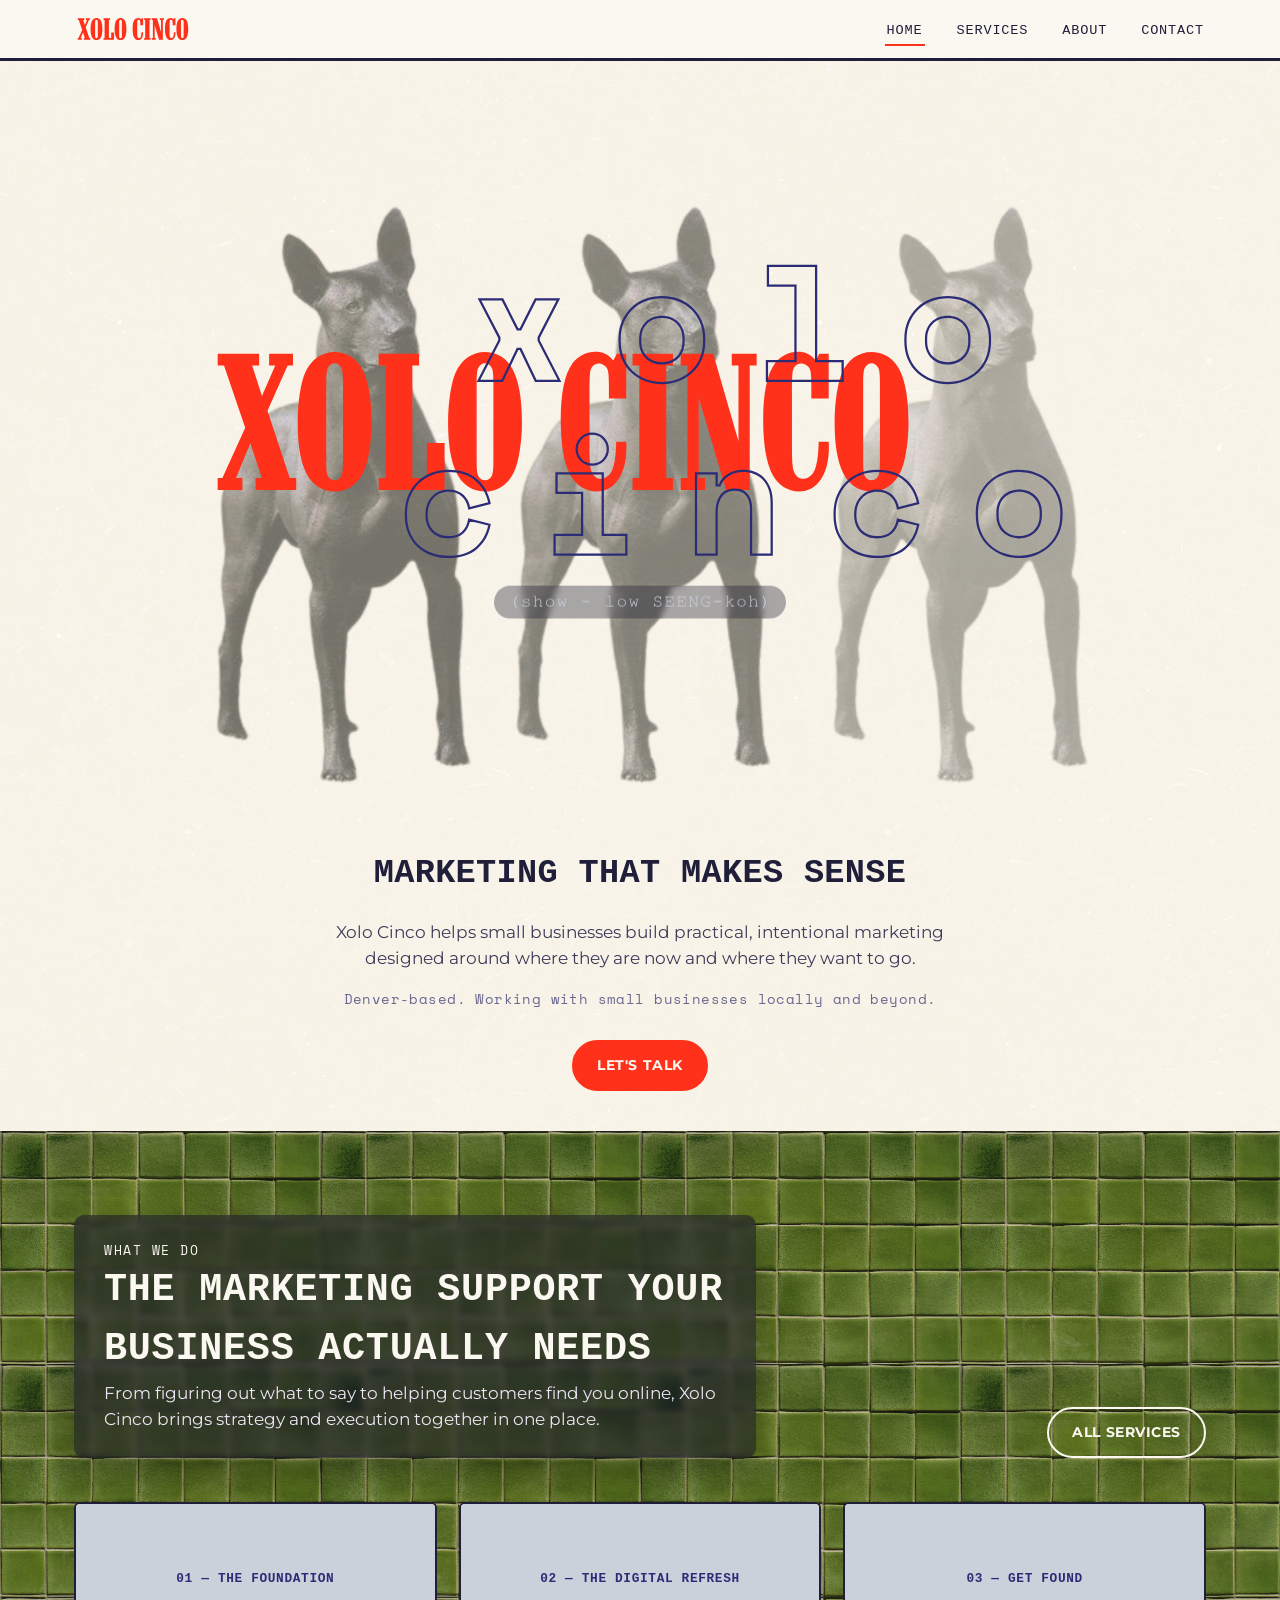
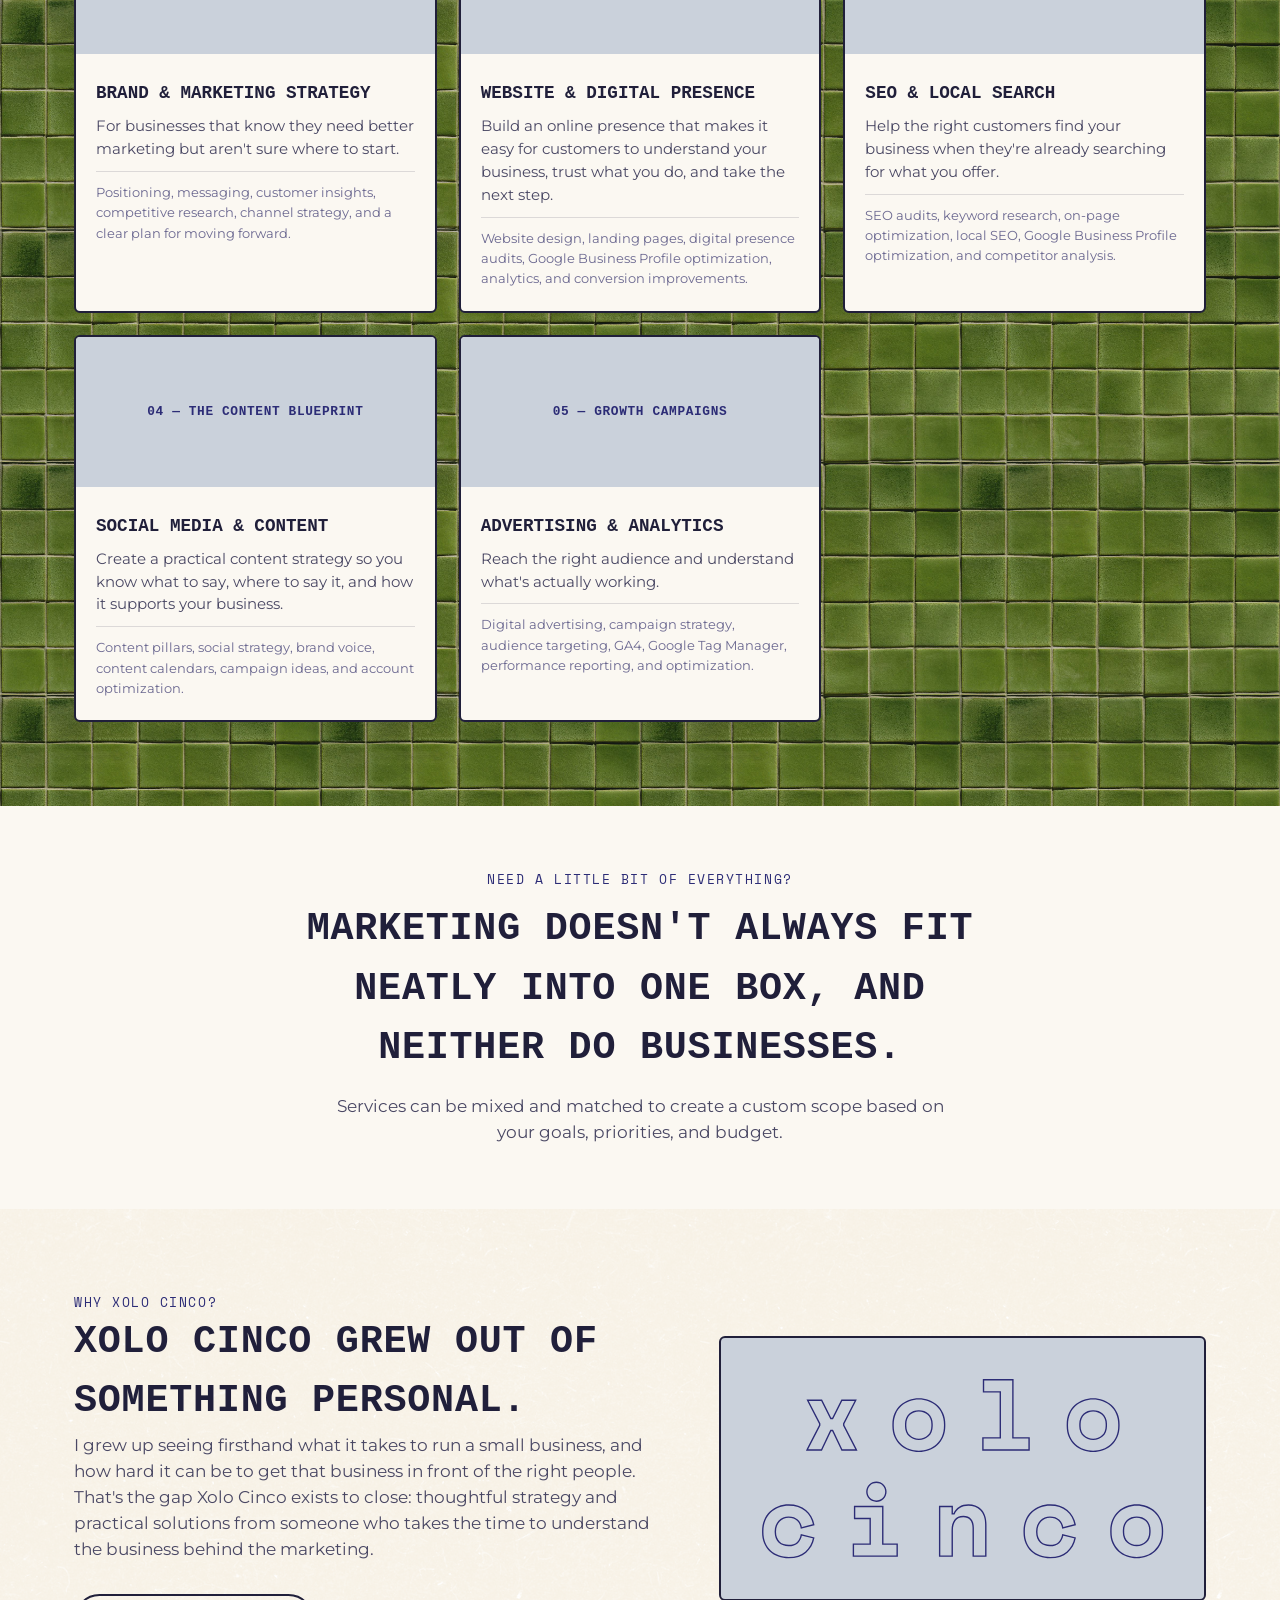
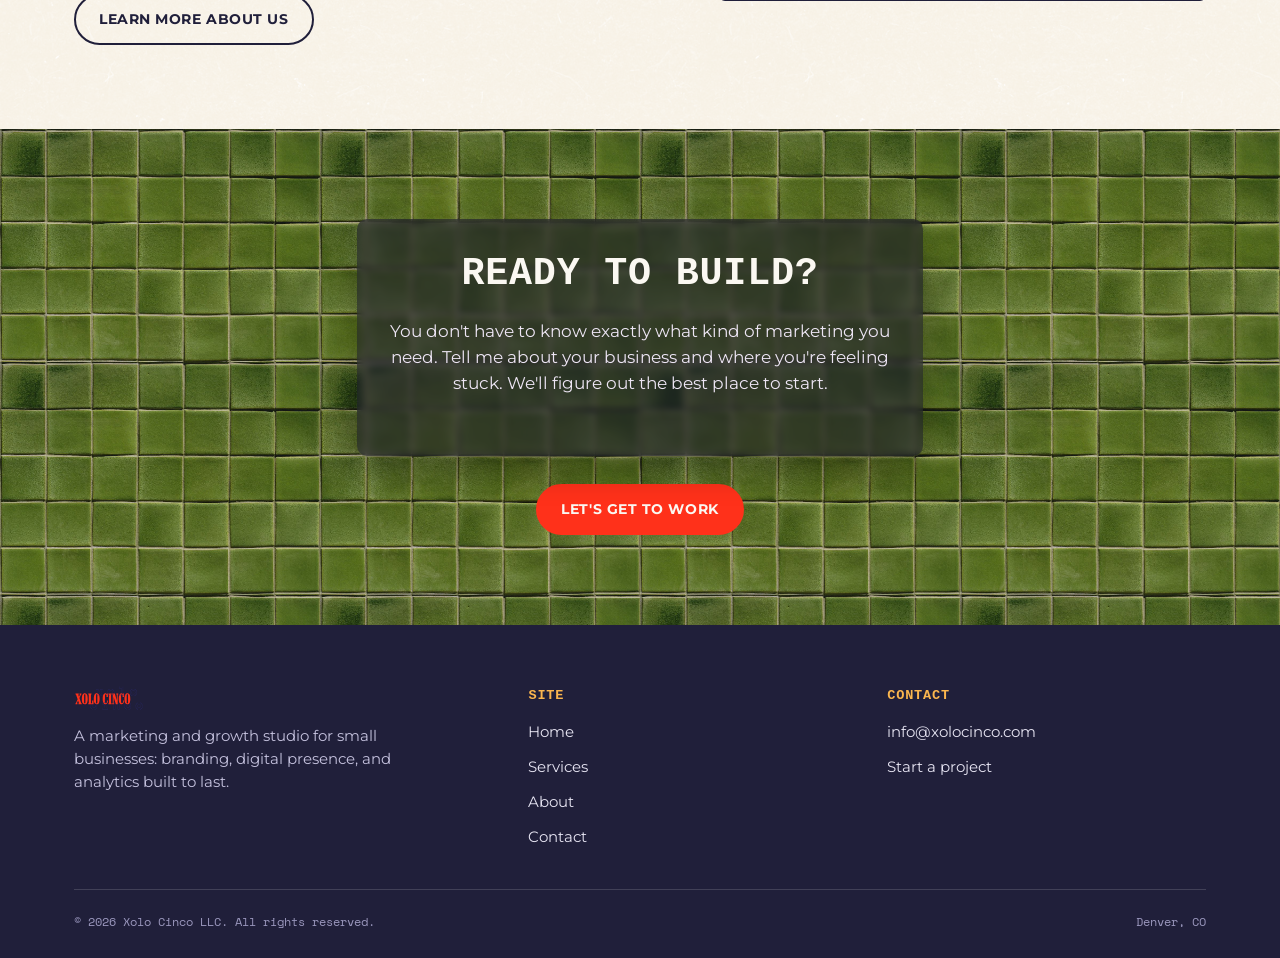
==== index.html @ dd1cfba1 "Revert "Reorder Contact page: email CTA now comes right after the intro, How It Works follows" This " ====
<!doctype html>
<html lang="en">
<head>
<meta charset="UTF-8">
<meta name="viewport" content="width=device-width, initial-scale=1">
<title>Xolo Cinco: Marketing &amp; Growth Studio</title>
<meta name="description" content="Xolo Cinco is a marketing and growth studio offering brand, digital, and analytics services, including clean, correct Google Tag Manager and GA4 implementation.">

<link rel="preconnect" href="https://fonts.googleapis.com">
<link rel="preconnect" href="https://fonts.gstatic.com" crossorigin>
<link href="https://fonts.googleapis.com/css2?family=Alfa+Slab+One&family=Space+Mono:wght@400;700&family=Montserrat:wght@400;500;600;700;800&display=swap" rel="stylesheet">

<link rel="stylesheet" href="css/style.css?v=4">

<!-- ================================================================
     Google Tag Manager — container snippet goes here (head), once issued.
     <script>(function(w,d,s,l,i){...})(window,document,'script','dataLayer','GTM-XXXXXXX');</script>
     ================================================================ -->
</head>
<body>

<!-- ================================================================
     Google Tag Manager (noscript) — goes immediately after <body>, once issued.
     <noscript><iframe src="https://www.googletagmanager.com/ns.html?id=GTM-XXXXXXX" ...></iframe></noscript>
     ================================================================ -->

<header id="site-header">
  <div class="container header-inner">
    <a href="index.html" class="brand-logo" aria-label="Xolo Cinco — home">
      <img src="assets/img/logo-banner-red.svg" alt="Xolo Cinco">
    </a>

    <button class="nav-toggle" id="nav-toggle" aria-expanded="false" aria-controls="primary-nav">
      <span class="visually-hidden">Toggle menu</span>
      <span class="bar"></span><span class="bar"></span><span class="bar"></span>
    </button>

    <nav id="primary-nav" aria-label="Primary">
      <ul>
        <li><a href="index.html" aria-current="page">Home</a></li>
        <li><a href="services.html">Services</a></li>
        <li><a href="about.html">About</a></li>
        <li><a href="contact.html">Contact</a></li>
      </ul>
    </nav>
  </div>
</header>

<main id="main-content">

  <!-- ============================== HERO ============================== -->
  <section id="hero" class="texture-paper" aria-labelledby="hero-heading">
    <div class="container hero-inner">
      <div class="hero-stack">
        <div class="hero-figures" aria-hidden="true">
          <img src="assets/img/hero-banner.svg" alt="">
        </div>
        <div class="hero-overlay">
          <h1 id="hero-heading" class="hero-title">
            <img src="assets/img/logo-banner-combined.svg" alt="Xolo Cinco">
          </h1>
          <p class="hero-sub">
            <img src="assets/img/pronunciation-guide.svg" alt="(show &ndash; low SEENG&ndash;koh)">
          </p>
        </div>
      </div>

      <h2 class="hero-tagline">Marketing that makes sense</h2>
      <p class="hero-copy">Xolo Cinco helps small businesses build practical, intentional marketing designed around where they are now and where they want to go.</p>
      <p class="hero-location">Denver-based. Working with small businesses locally and beyond.</p>
      <div class="hero-actions">
        <a href="contact.html" class="btn btn-primary" data-cta="hero-primary">Let's Talk</a>
      </div>
    </div>
  </section>

  <!-- ============================ SERVICES ============================ -->
  <section id="services-preview" class="texture-tile" aria-labelledby="services-heading">
    <div class="container">
      <div class="services-head">
        <div class="tile-text-panel">
          <p class="eyebrow">What we do</p>
          <h2 id="services-heading" class="section-heading">The marketing support your business actually needs</h2>
          <p class="section-lede">From figuring out what to say to helping customers find you online, Xolo Cinco brings strategy and execution together in one place.</p>
        </div>
        <a href="services.html" class="btn btn-ghost" data-cta="services-preview-all">All services</a>
      </div>

      <div class="work-grid">
        <a class="work-card" href="services.html#brand-marketing-strategy">
          <div class="work-thumb">01 — The Foundation</div>
          <div class="work-body">
            <h3>Brand &amp; Marketing Strategy</h3>
            <p>For businesses that know they need better marketing but aren't sure where to start.</p>
            <p class="work-capabilities">Positioning, messaging, customer insights, competitive research, channel strategy, and a clear plan for moving forward.</p>
          </div>
        </a>
        <a class="work-card" href="services.html#websites-digital-presence">
          <div class="work-thumb">02 — The Digital Refresh</div>
          <div class="work-body">
            <h3>Website &amp; Digital Presence</h3>
            <p>Build an online presence that makes it easy for customers to understand your business, trust what you do, and take the next step.</p>
            <p class="work-capabilities">Website design, landing pages, digital presence audits, Google Business Profile optimization, analytics, and conversion improvements.</p>
          </div>
        </a>
        <a class="work-card" href="services.html#seo-local-search">
          <div class="work-thumb">03 — Get Found</div>
          <div class="work-body">
            <h3>SEO &amp; Local Search</h3>
            <p>Help the right customers find your business when they're already searching for what you offer.</p>
            <p class="work-capabilities">SEO audits, keyword research, on-page optimization, local SEO, Google Business Profile optimization, and competitor analysis.</p>
          </div>
        </a>
        <a class="work-card" href="services.html#social-media-content-strategy">
          <div class="work-thumb">04 — The Content Blueprint</div>
          <div class="work-body">
            <h3>Social Media &amp; Content</h3>
            <p>Create a practical content strategy so you know what to say, where to say it, and how it supports your business.</p>
            <p class="work-capabilities">Content pillars, social strategy, brand voice, content calendars, campaign ideas, and account optimization.</p>
          </div>
        </a>
        <a class="work-card" href="services.html#digital-advertising-analytics">
          <div class="work-thumb">05 — Growth Campaigns</div>
          <div class="work-body">
            <h3>Advertising &amp; Analytics</h3>
            <p>Reach the right audience and understand what's actually working.</p>
            <p class="work-capabilities">Digital advertising, campaign strategy, audience targeting, GA4, Google Tag Manager, performance reporting, and optimization.</p>
          </div>
        </a>
      </div>
    </div>
  </section>

  <!-- ========================== MIX AND MATCH =========================== -->
  <section id="mix-and-match" aria-labelledby="mix-heading">
    <div class="container mix-inner">
      <p class="eyebrow">Need a little bit of everything?</p>
      <h2 id="mix-heading" class="section-heading">Marketing doesn't always fit neatly into one box, and neither do businesses.</h2>
      <p class="section-lede">Services can be mixed and matched to create a custom scope based on your goals, priorities, and budget.</p>
    </div>
  </section>

  <!-- ============================== ABOUT =============================== -->
  <section id="about-preview" class="texture-paper" aria-labelledby="about-heading">
    <div class="container about-preview-grid">
      <div>
        <p class="eyebrow">Why Xolo Cinco?</p>
        <h2 id="about-heading" class="section-heading">Xolo Cinco grew out of something personal.</h2>
        <p class="section-lede">I grew up seeing firsthand what it takes to run a small business, and how hard it can be to get that business in front of the right people. That's the gap Xolo Cinco exists to close: thoughtful strategy and practical solutions from someone who takes the time to understand the business behind the marketing.</p>
        <div style="margin-top:32px;">
          <a href="about.html" class="btn btn-ghost" data-cta="about-preview-more">Learn more about us</a>
        </div>
      </div>
      <div class="about-preview-figure">
        <img src="assets/img/logo-stacked-navy.svg" alt="Xolo Cinco logomark">
      </div>
    </div>
  </section>

  <!-- ============================== CTA =============================== -->
  <section id="cta-banner" class="texture-tile" aria-labelledby="cta-heading">
    <div class="container">
      <div class="tile-text-panel">
        <h2 id="cta-heading" class="section-heading">Ready to build?</h2>
        <p>You don't have to know exactly what kind of marketing you need. Tell me about your business and where you're feeling stuck. We'll figure out the best place to start.</p>
      </div>
      <div style="margin-top:28px;">
        <a href="contact.html" class="btn btn-primary" data-cta="cta-banner-primary">Let's Get to Work</a>
      </div>
    </div>
  </section>

</main>

<footer id="site-footer">
  <div class="container">
    <div class="footer-top">
      <div class="footer-brand">
        <img src="assets/img/logo-banner-combined.svg" alt="Xolo Cinco">
        <p>A marketing and growth studio for small businesses: branding, digital presence, and analytics built to last.</p>
      </div>
      <div class="footer-col">
        <h4>Site</h4>
        <ul>
          <li><a href="index.html">Home</a></li>
          <li><a href="services.html">Services</a></li>
          <li><a href="about.html">About</a></li>
          <li><a href="contact.html">Contact</a></li>
        </ul>
      </div>
      <div class="footer-col">
        <h4>Contact</h4>
        <ul>
          <li><a href="mailto:info@xolocinco.com">info@xolocinco.com</a></li>
          <li><a href="contact.html">Start a project</a></li>
        </ul>
      </div>
    </div>
    <div class="footer-bottom">
      <span>&copy; <span id="copyright-year">2026</span> Xolo Cinco LLC. All rights reserved.</span>
      <span>Denver, CO</span>
    </div>
  </div>
</footer>

<script src="js/main.js"></script>
</body>
</html>
---- css/style.css ----
/* ==========================================================================
   Xolo Cinco — shared stylesheet (all 5 pages)
   ========================================================================== */

:root {
  /* Brand colors (Xolo Cinco - Brand Kit Colors + Fonts.docx) */
  --color-navy: #2c2c76;
  --color-red: #ff311a;
  --color-gold: #fbb64e;
  --color-mist: #cad1db;
  --color-tan: #bca18d;

  /* Derived surface tones */
  --color-paper: #f6f0e6;
  --color-ink: #201f3a;
  --color-cream: #fbf8f2;

  /* Type
     NOTE: "Neo Contact" is named as the title face in the brand kit doc but no
     font files were supplied — Alfa Slab One is a free stand-in with the same
     heavy vintage-poster slab feel. Swap the font-family below if/when the
     licensed Neo Contact files are available. */
  --font-title: "Alfa Slab One", "Neo Contact", Georgia, serif;
  --font-subtitle: "Space Mono", "Courier New", monospace;
  --font-heading: "Courier New", Courier, monospace;
  --font-body: "Montserrat", -apple-system, BlinkMacSystemFont, "Segoe UI", sans-serif;

  --container-w: 1180px;
}

/* ---- Reset --------------------------------------------------------------- */
*, *::before, *::after { box-sizing: border-box; }
html { -webkit-text-size-adjust: 100%; }
body {
  margin: 0;
  background: var(--color-cream);
  color: var(--color-ink);
  font-family: var(--font-body);
  font-size: 16px;
  line-height: 1.55;
}
img { max-width: 100%; display: block; }
a { color: inherit; }
h1, h2, h3, h4, p, ul, ol, figure { margin: 0; }
ul { padding: 0; list-style: none; }
button { font: inherit; }

.container {
  width: 100%;
  max-width: var(--container-w);
  margin: 0 auto;
  padding: 0 24px;
}

.visually-hidden {
  position: absolute;
  width: 1px; height: 1px;
  padding: 0; margin: -1px;
  overflow: hidden;
  clip: rect(0,0,0,0);
  white-space: nowrap; border: 0;
}

/* ---- Textures & surfaces -------------------------------------------------- */
.texture-paper {
  background-color: var(--color-cream);
  background-image: url("../assets/img/paper-grain.jpg");
  background-size: 700px;
  background-repeat: repeat;
  background-blend-mode: overlay;
}

.texture-tile {
  background-color: var(--color-tan);
  background-image: url("../assets/img/bg-green.jpg");
  background-size: 320px;
  background-repeat: repeat;
}

/* ---- Typography helpers ---------------------------------------------------- */
.eyebrow {
  font-family: var(--font-subtitle);
  font-size: 0.8rem;
  letter-spacing: 0.12em;
  text-transform: uppercase;
  color: var(--color-navy);
}

.section-heading {
  font-family: var(--font-heading);
  font-weight: 700;
  text-transform: uppercase;
  letter-spacing: 0.02em;
  font-size: clamp(1.7rem, 3.2vw, 2.4rem);
  color: var(--color-ink);
}

.section-lede {
  font-family: var(--font-body);
  font-size: 1.05rem;
  color: #4a4864;
  max-width: 56ch;
}

/* ---- Buttons ---------------------------------------------------------------- */
.btn {
  display: inline-flex;
  align-items: center;
  gap: 0.5em;
  font-family: var(--font-body);
  font-weight: 700;
  text-transform: uppercase;
  letter-spacing: 0.04em;
  font-size: 0.85rem;
  text-decoration: none;
  border-radius: 999px;
  padding: 0.95em 1.7em;
  border: 2px solid var(--color-ink);
  background: var(--color-cream);
  color: var(--color-ink);
  cursor: pointer;
  transition: transform 0.15s ease, background 0.15s ease, color 0.15s ease;
}
.btn:hover { transform: translateY(-2px); }
.btn:active { transform: translateY(0); }

.btn-primary {
  background: var(--color-red);
  border-color: var(--color-red);
  color: var(--color-cream);
}
.btn-primary:hover { background: var(--color-ink); border-color: var(--color-ink); }

.btn-ghost {
  background: transparent;
  border-color: currentColor;
}

/* ==========================================================================
   Header
   ========================================================================== */
#site-header {
  position: sticky;
  top: 0;
  z-index: 100;
  background: var(--color-cream);
  border-bottom: 3px solid var(--color-ink);
}

#site-header .header-inner {
  display: flex;
  align-items: center;
  justify-content: space-between;
  padding-top: 14px;
  padding-bottom: 14px;
}

.brand-logo {
  display: flex;
  align-items: center;
  gap: 10px;
  text-decoration: none;
}
.brand-logo img { height: 30px; width: auto; }

#primary-nav ul {
  display: flex;
  align-items: center;
  gap: 30px;
}
#primary-nav a {
  font-family: var(--font-heading);
  text-transform: uppercase;
  font-size: 0.85rem;
  letter-spacing: 0.06em;
  text-decoration: none;
  padding: 6px 2px;
  border-bottom: 2px solid transparent;
}
#primary-nav a:hover,
#primary-nav a[aria-current="page"] {
  border-bottom-color: var(--color-red);
}

.nav-toggle {
  display: none;
  background: none;
  border: 2px solid var(--color-ink);
  border-radius: 8px;
  padding: 8px 10px;
  cursor: pointer;
}
.nav-toggle .bar {
  display: block;
  width: 22px;
  height: 2px;
  background: var(--color-ink);
  margin: 4px 0;
}

@media (max-width: 760px) {
  .nav-toggle { display: inline-block; }
  #primary-nav {
    display: none;
    position: absolute;
    top: 100%;
    left: 0;
    right: 0;
    background: var(--color-cream);
    border-bottom: 3px solid var(--color-ink);
  }
  #primary-nav.is-open { display: block; }
  #primary-nav ul {
    flex-direction: column;
    align-items: flex-start;
    gap: 0;
    padding: 10px 24px 20px;
  }
  #primary-nav li { width: 100%; }
  #primary-nav a { display: block; padding: 12px 0; }
}

/* ==========================================================================
   Hero
   ========================================================================== */
#hero {
  position: relative;
  overflow: hidden;
  padding-top: clamp(56px, 9vw, 96px);
  padding-bottom: 0;
}

.hero-inner {
  position: relative;
  z-index: 2;
  text-align: center;
  padding-bottom: 40px;
}

.hero-tagline {
  margin: 28px auto 0;
  max-width: 720px;
  font-family: var(--font-heading);
  font-weight: 700;
  text-transform: uppercase;
  letter-spacing: 0.01em;
  font-size: clamp(1.4rem, 3.2vw, 2.1rem);
  color: var(--color-ink);
}

.hero-copy {
  max-width: 620px;
  margin: 20px auto 0;
  font-size: 1.05rem;
  color: #3d3b58;
}

.hero-location {
  margin: 18px auto 30px;
  font-family: var(--font-subtitle);
  font-size: 0.85rem;
  letter-spacing: 0.03em;
  color: #6b6890;
}

.hero-actions {
  display: flex;
  gap: 16px;
  justify-content: center;
  flex-wrap: wrap;
}

/* Dogs + logo/pronunciation guide stacked on top of one another */
.hero-stack {
  position: relative;
  margin: 18px auto 0;
  display: flex;
  justify-content: center;
}

.hero-figures {
  display: flex;
  justify-content: center;
}
.hero-figures img {
  width: min(1040px, 92vw);
  height: auto;
  display: block;
  opacity: 0.58;
}

.hero-overlay {
  position: absolute;
  top: 40%;
  left: 50%;
  transform: translate(-50%, -50%);
  width: 100%;
  display: flex;
  flex-direction: column;
  align-items: center;
}

.hero-title {
  margin: 0 0 10px;
  max-width: 900px;
  width: 78%;
}
.hero-title img { width: 100%; height: auto; display: block; margin: 0 auto; }

/* Pronunciation guide sits right under the logo, on a soft translucent
   panel (same treatment as .tile-text-panel) so the pale mist color still
   reads against the paper texture without fully blocking it */
.hero-sub {
  display: inline-flex;
  margin: 0;
  max-width: 70%;
  background: rgba(20, 20, 40, 0.35);
  backdrop-filter: blur(3px);
  -webkit-backdrop-filter: blur(3px);
  border-radius: 999px;
  padding: 6px 16px;
}
.hero-sub img { width: 260px; max-width: 100%; height: auto; display: block; }

/* Text panel that sits on top of the busy tile texture, for legibility */
.tile-text-panel {
  display: inline-block;
  max-width: 62ch;
  background: rgba(20, 20, 40, 0.55);
  backdrop-filter: blur(3px);
  -webkit-backdrop-filter: blur(3px);
  border-radius: 10px;
  padding: 26px 30px;
  box-shadow: 0 14px 34px rgba(0, 0, 0, 0.28);
}

/* ==========================================================================
   Services preview (index.html) — same tile/card pattern as services.html
   ========================================================================== */
#services-preview { padding: 84px 0; }

#services-preview .section-heading,
#services-preview .eyebrow { color: var(--color-cream); }
#services-preview .section-lede { color: #eee6f5; }

.services-head {
  display: flex;
  justify-content: space-between;
  align-items: flex-end;
  gap: 24px;
  flex-wrap: wrap;
  margin-bottom: 44px;
}
.services-head .btn-ghost { border-color: var(--color-cream); color: var(--color-cream); }

/* ==========================================================================
   Services (services.html) — built on the "case study card" pattern:
   tile-textured section, cream cards with a thumb strip + tag + title.
   Reused verbatim so a future Case Studies page can share the same look.
   ========================================================================== */
#services-list {
  padding: clamp(56px, 9vw, 96px) 0 84px;
  color: var(--color-cream);
}

#services-list .section-heading,
#services-list .eyebrow { color: var(--color-cream); }
#services-list .section-lede { color: #eee6f5; max-width: 62ch; }

.work-grid {
  display: grid;
  grid-template-columns: repeat(3, 1fr);
  gap: 22px;
  margin-top: 40px;
}

.work-card {
  background: var(--color-cream);
  color: var(--color-ink);
  border-radius: 6px;
  overflow: hidden;
  text-decoration: none;
  display: block;
  border: 2px solid var(--color-ink);
  scroll-margin-top: 96px;
}

.work-card .work-thumb {
  height: 150px;
  background: var(--color-mist);
  display: flex;
  align-items: center;
  justify-content: center;
  font-family: var(--font-heading);
  font-weight: 700;
  text-transform: uppercase;
  color: var(--color-navy);
  letter-spacing: 0.05em;
  font-size: 0.8rem;
}

.work-card .work-body { padding: 18px 20px 22px; }
.work-card h3 {
  font-family: var(--font-heading);
  text-transform: uppercase;
  font-size: 1.1rem;
  margin-top: 8px;
}
.work-card p {
  margin-top: 8px;
  font-size: 0.92rem;
  color: #4a4864;
}
.work-card .work-capabilities {
  margin-top: 10px;
  padding-top: 10px;
  border-top: 1px solid rgba(32, 31, 58, 0.14);
  font-size: 0.82rem;
  color: #6b6890;
}

@media (max-width: 860px) {
  .work-grid { grid-template-columns: 1fr 1fr; }
}
@media (max-width: 560px) {
  .work-grid { grid-template-columns: 1fr; }
}

/* ==========================================================================
   About preview
   ========================================================================== */
#about-preview {
  padding: 84px 0;
}
#about-story {
  padding: clamp(56px, 9vw, 96px) 0 84px;
}
.about-preview-grid {
  display: grid;
  grid-template-columns: 1.1fr 0.9fr;
  gap: 50px;
  align-items: center;
}
.about-preview-figure {
  border: 2px solid var(--color-ink);
  border-radius: 6px;
  background: var(--color-mist);
  padding: 30px;
  display: flex;
  justify-content: center;
}
.about-preview-figure img { max-height: 320px; }

.about-preview-grid p.section-lede + p.section-lede { margin-top: 14px; }

@media (max-width: 860px) {
  .about-preview-grid { grid-template-columns: 1fr; }
  .about-preview-figure { order: -1; }
}

/* ==========================================================================
   Mix and match
   ========================================================================== */
#mix-and-match { padding: 64px 0; }
.mix-inner {
  max-width: 720px;
  text-align: center;
  margin: 0 auto;
}
.mix-inner .section-heading { margin-top: 10px; }
.mix-inner .section-lede { margin: 14px auto 0; }

/* ==========================================================================
   How it works
   ========================================================================== */
#how-it-works { padding: 84px 0; }

.steps-grid {
  display: grid;
  grid-template-columns: repeat(3, 1fr);
  gap: 32px;
  margin-top: 44px;
}
.step {
  border-top: 3px solid var(--color-ink);
  padding-top: 18px;
}
.step-num {
  display: block;
  font-family: var(--font-title);
  color: var(--color-red);
  font-size: 1.7rem;
  margin-bottom: 10px;
}
.step h3 {
  font-family: var(--font-heading);
  text-transform: uppercase;
  font-size: 1.15rem;
  margin-bottom: 10px;
}
.step p {
  font-size: 0.95rem;
  color: #4a4864;
}

@media (max-width: 860px) {
  .steps-grid { grid-template-columns: 1fr; gap: 28px; }
}

/* ==========================================================================
   Contact page
   ========================================================================== */
#contact-intro { padding: clamp(56px, 9vw, 96px) 0 84px; }
#contact-intro .section-heading,
#contact-intro .eyebrow { color: var(--color-cream); }
#contact-intro .section-lede { color: #eee6f5; }

#contact-details { padding: 84px 0; text-align: center; }

.contact-details-simple .btn { margin-top: 28px; }

/* ==========================================================================
   Final CTA banner
   ========================================================================== */
#cta-banner {
  padding: 90px 0;
  text-align: center;
}
#cta-banner .section-heading { color: var(--color-cream); }
#cta-banner p {
  color: #eee6f5;
  max-width: 46ch;
  margin: 14px auto 34px;
  font-size: 1.05rem;
}

/* ==========================================================================
   Footer
   ========================================================================== */
#site-footer {
  background: var(--color-ink);
  color: var(--color-cream);
  padding: 60px 0 26px;
}

.footer-top {
  display: grid;
  grid-template-columns: 1.3fr 1fr 1fr;
  gap: 40px;
  padding-bottom: 40px;
  border-bottom: 1px solid rgba(255,255,255,0.15);
}

.footer-brand img { height: 26px; margin-bottom: 14px; }
.footer-brand p {
  color: #c4c1dd;
  font-size: 0.92rem;
  max-width: 32ch;
}

.footer-col h4 {
  font-family: var(--font-heading);
  text-transform: uppercase;
  font-size: 0.85rem;
  letter-spacing: 0.06em;
  color: var(--color-gold);
  margin-bottom: 14px;
}
.footer-col ul { display: flex; flex-direction: column; gap: 10px; }
.footer-col a {
  text-decoration: none;
  color: #e6e4f2;
  font-size: 0.92rem;
}
.footer-col a:hover { color: var(--color-red); }

.footer-bottom {
  display: flex;
  justify-content: space-between;
  align-items: center;
  flex-wrap: wrap;
  gap: 10px;
  padding-top: 22px;
  font-family: var(--font-subtitle);
  font-size: 0.78rem;
  color: #9a97bd;
}

@media (max-width: 760px) {
  .footer-top { grid-template-columns: 1fr; gap: 30px; }
}
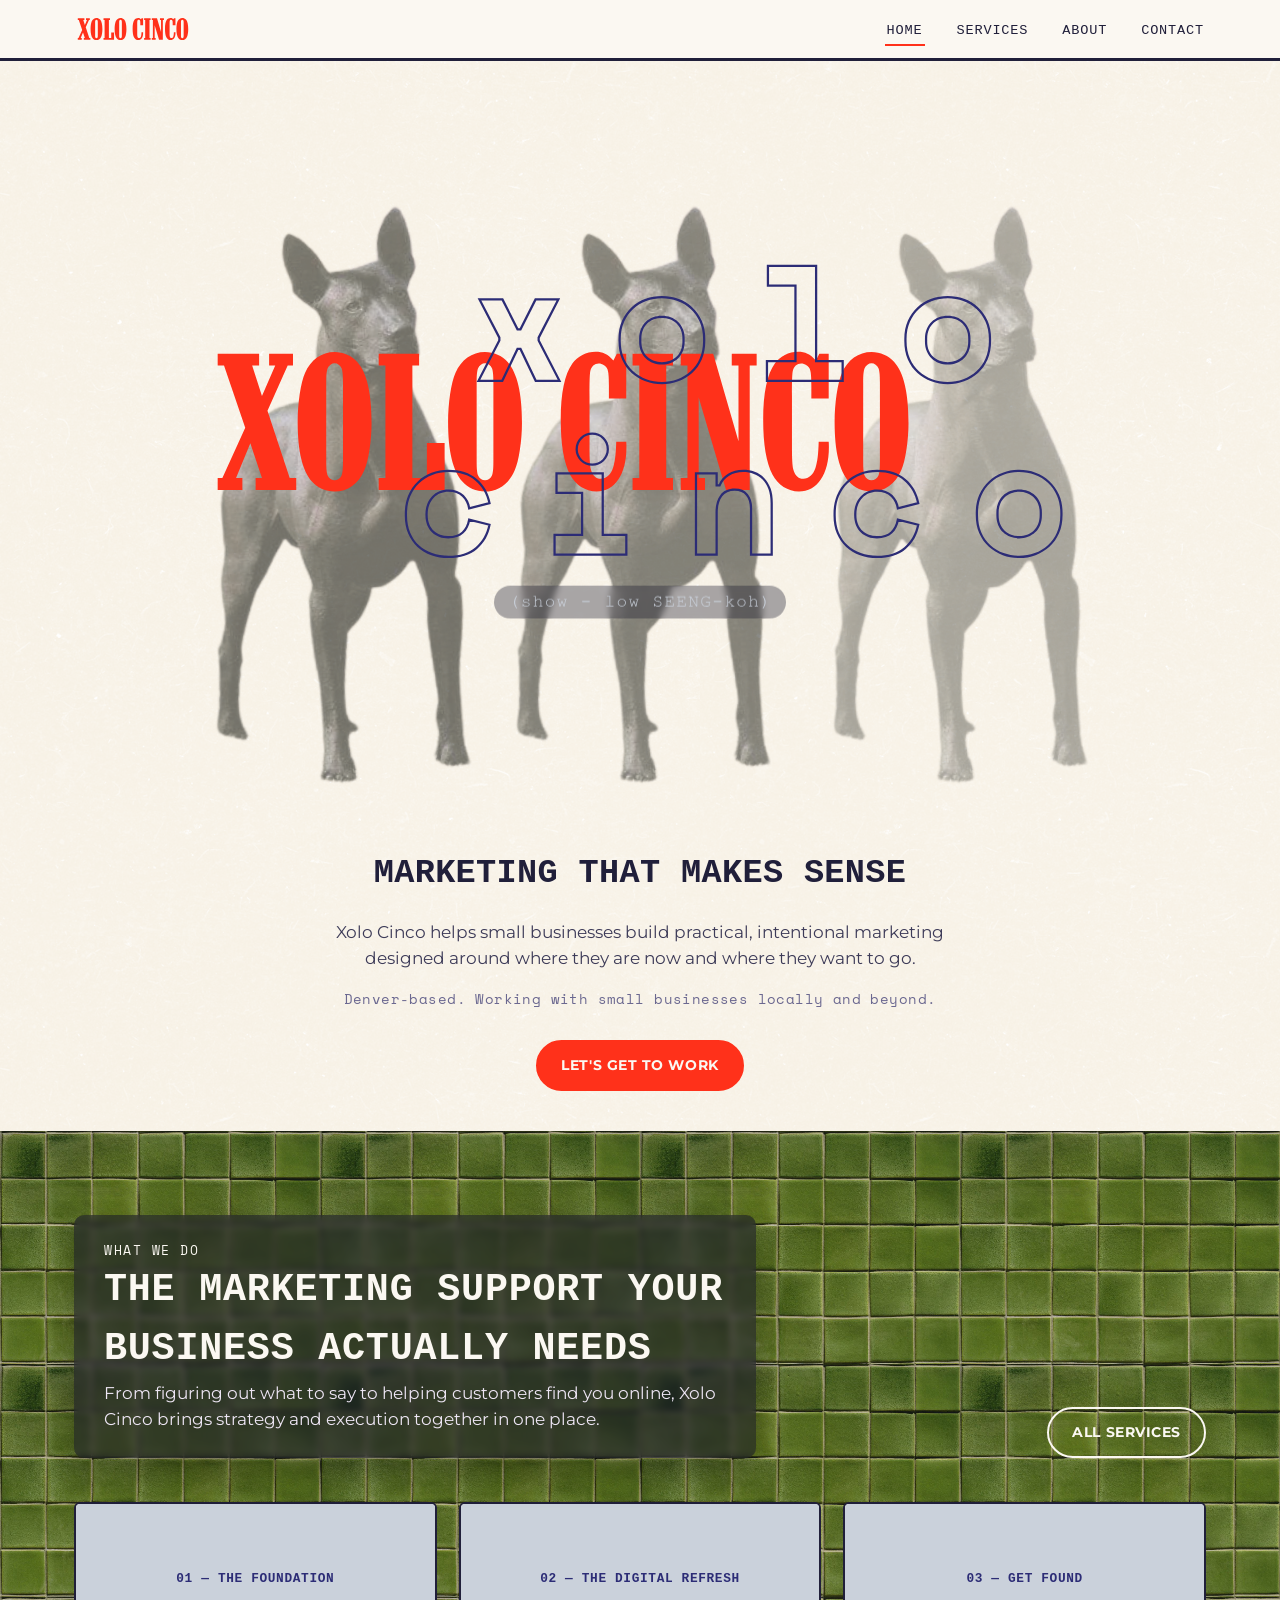
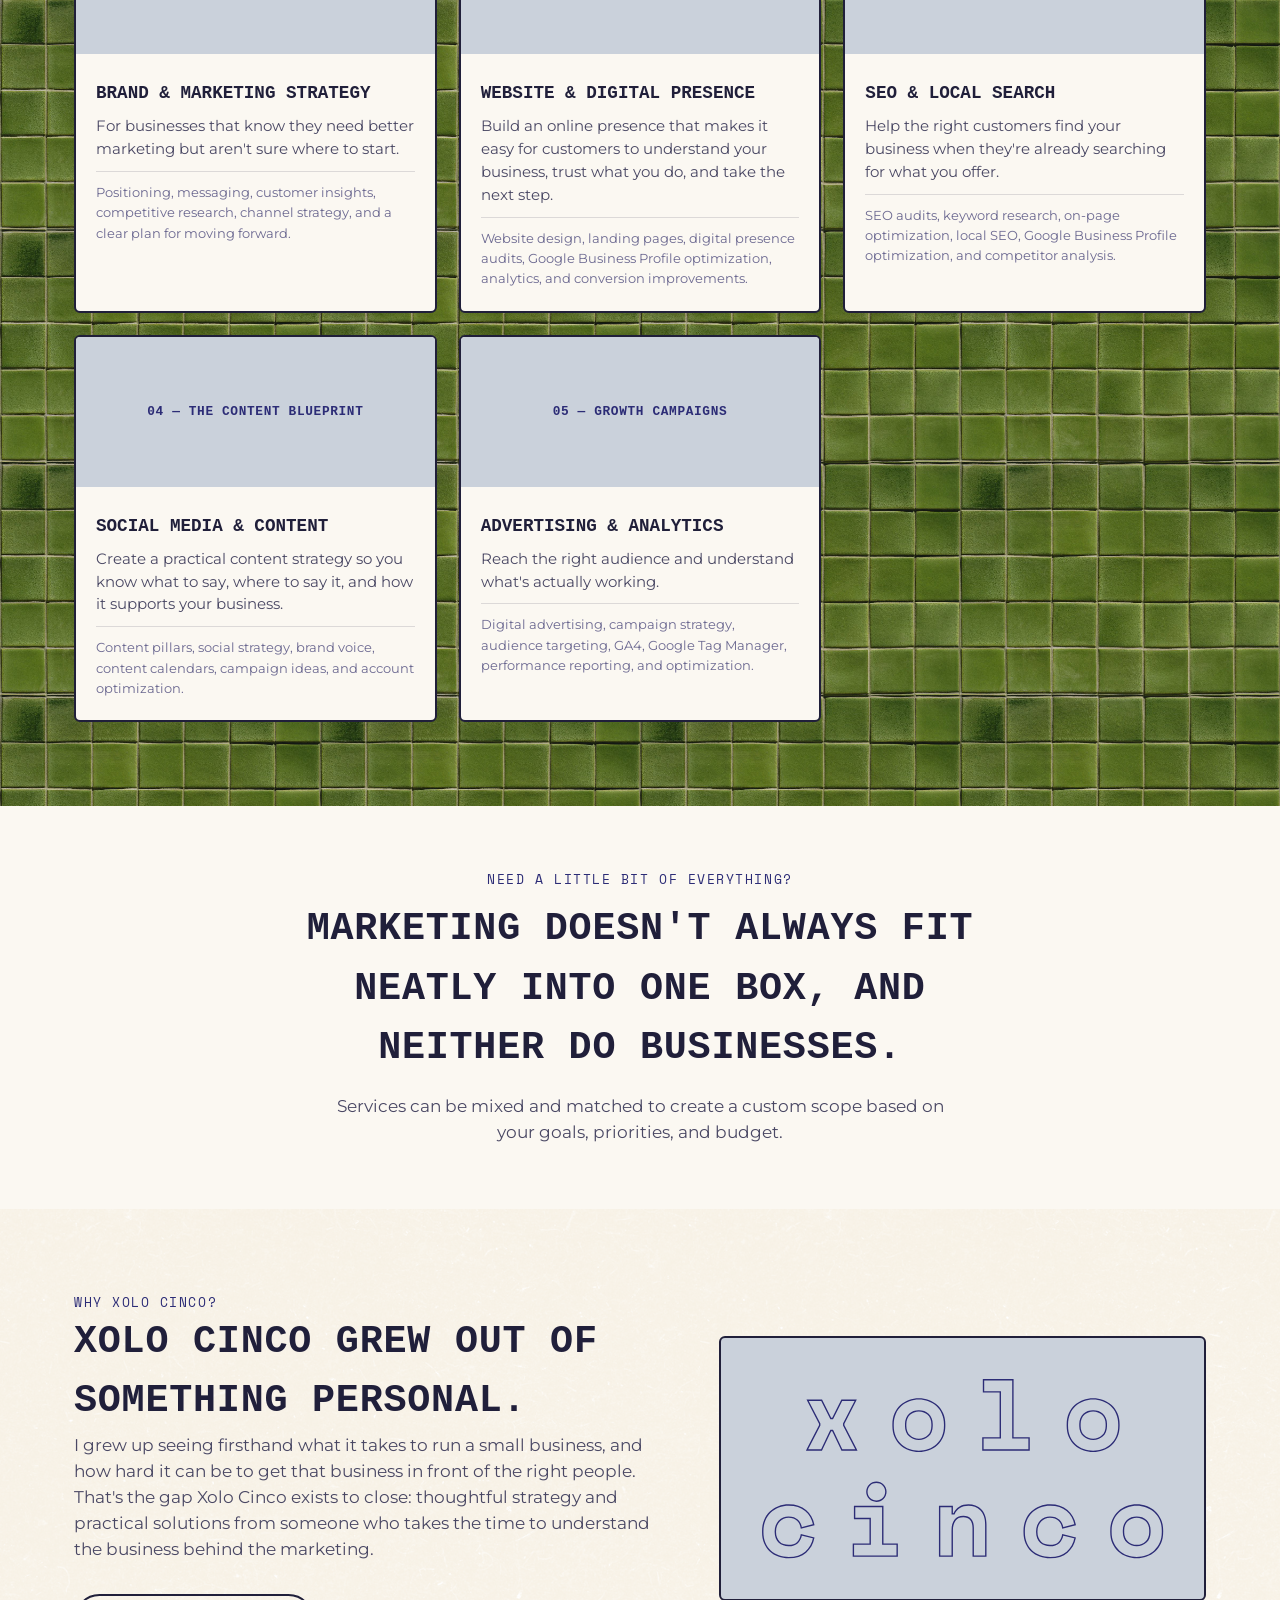
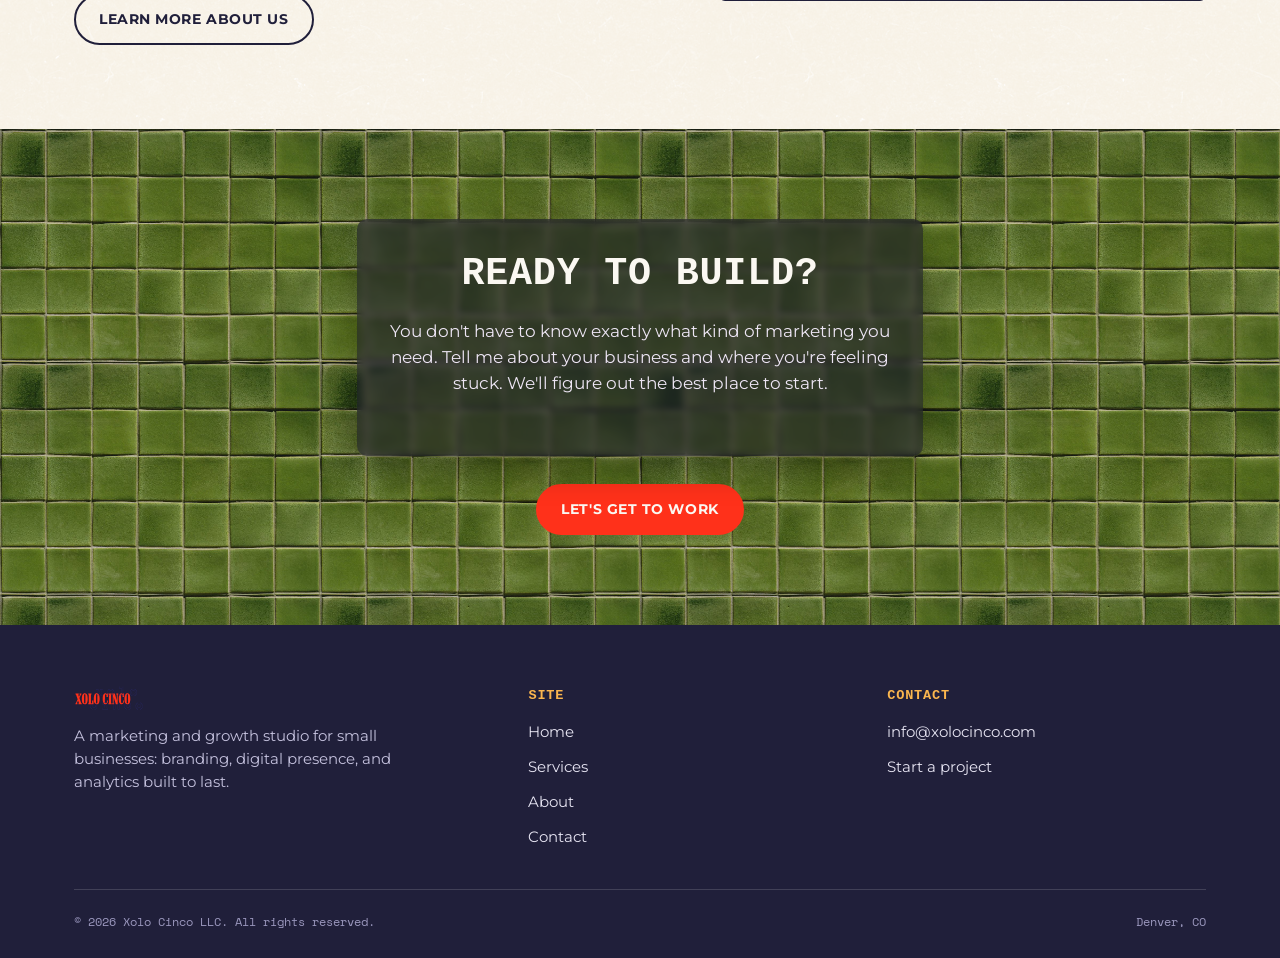
==== commit 53769fc1: "Change home page hero CTA text to Let's Get to Work" ====
--- a/index.html
+++ b/index.html
@@ -69,7 +69,7 @@
       <p class="hero-copy">Xolo Cinco helps small businesses build practical, intentional marketing designed around where they are now and where they want to go.</p>
       <p class="hero-location">Denver-based. Working with small businesses locally and beyond.</p>
       <div class="hero-actions">
-        <a href="contact.html" class="btn btn-primary" data-cta="hero-primary">Let's Talk</a>
+        <a href="contact.html" class="btn btn-primary" data-cta="hero-primary">Let's Get to Work</a>
       </div>
     </div>
   </section>
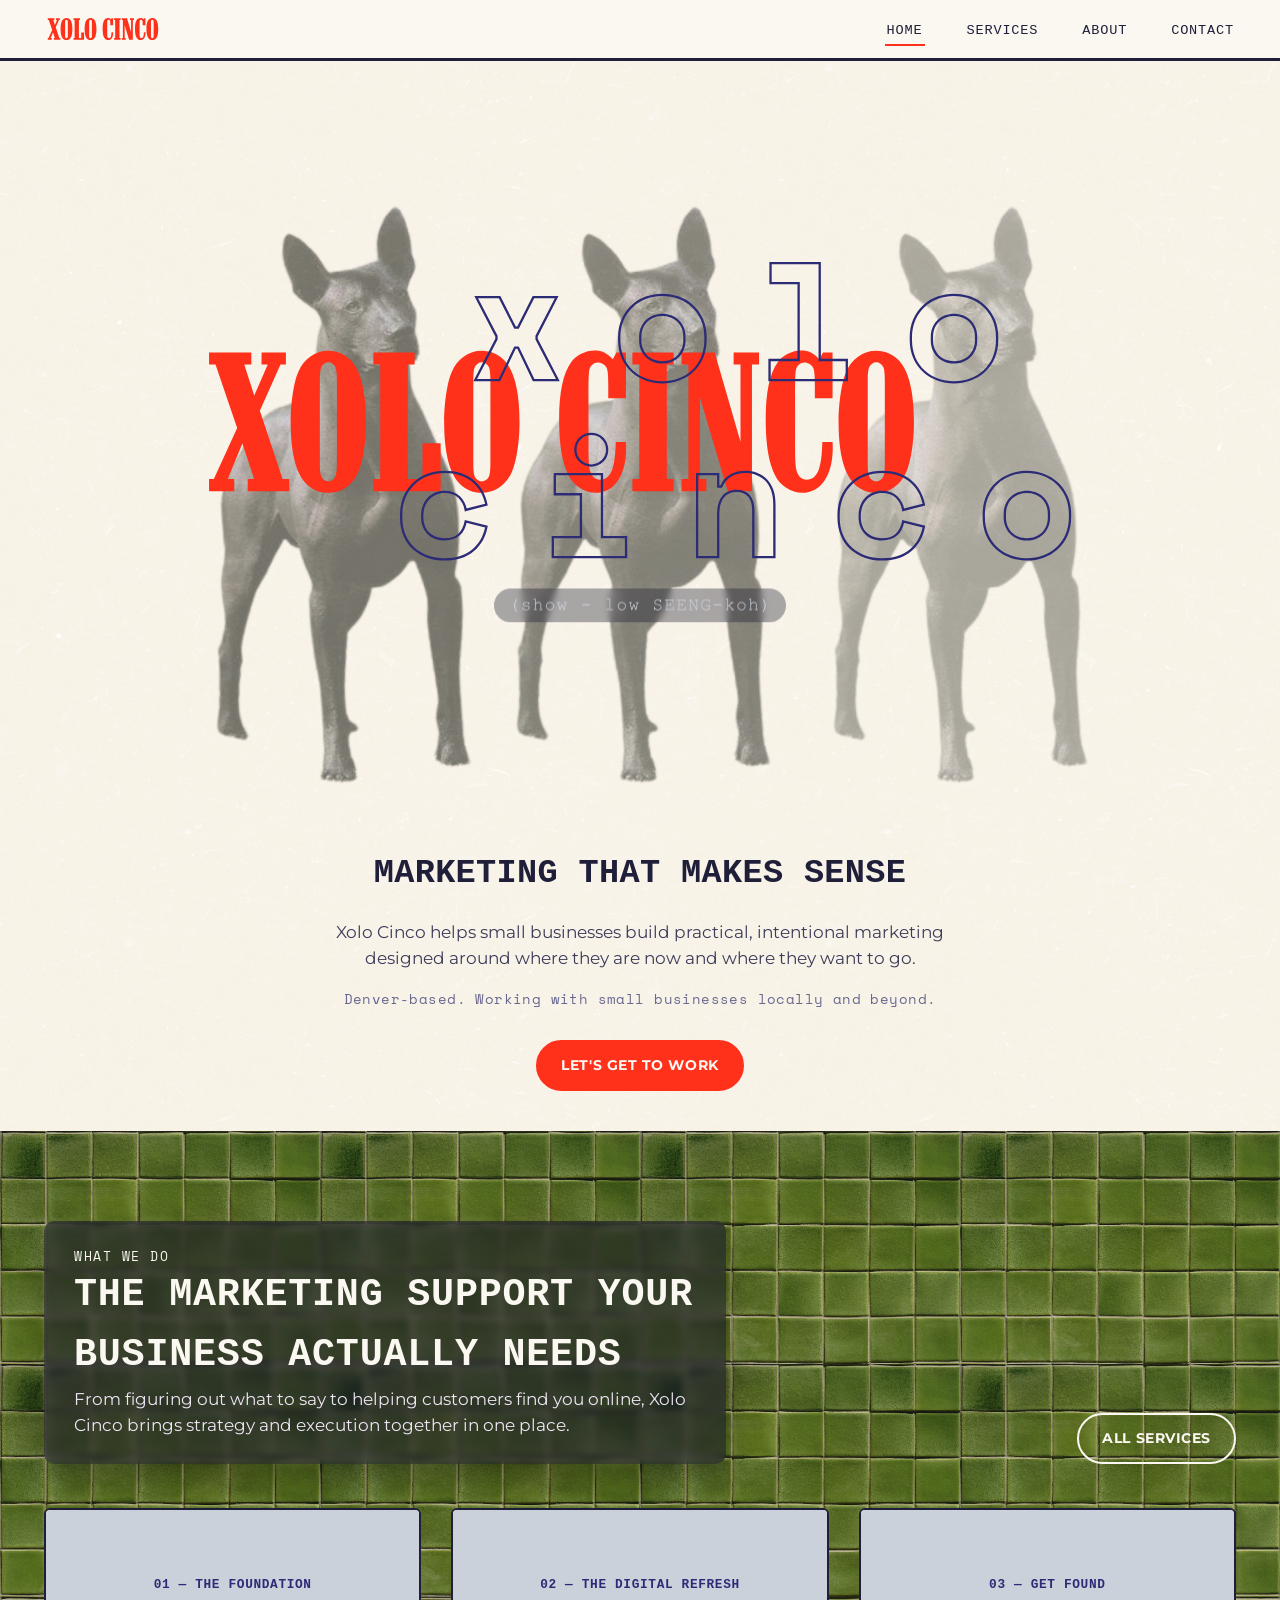
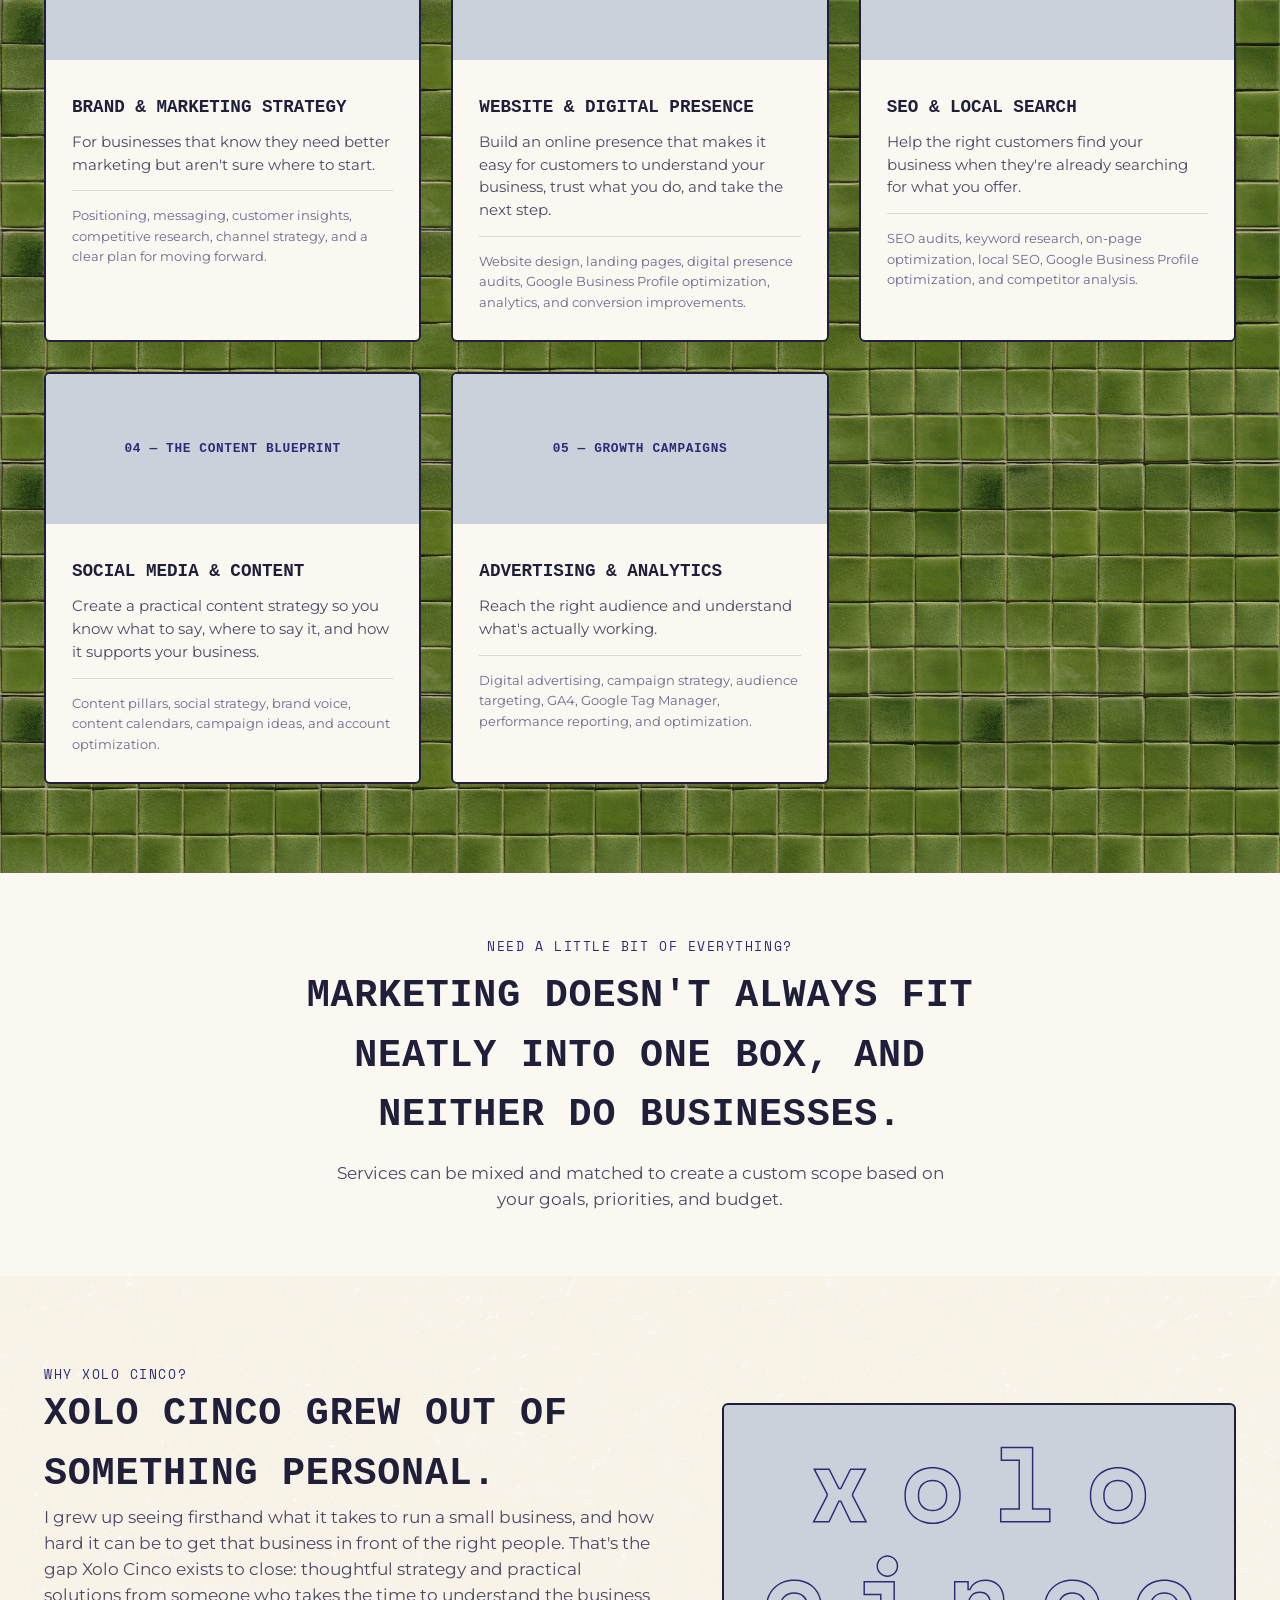
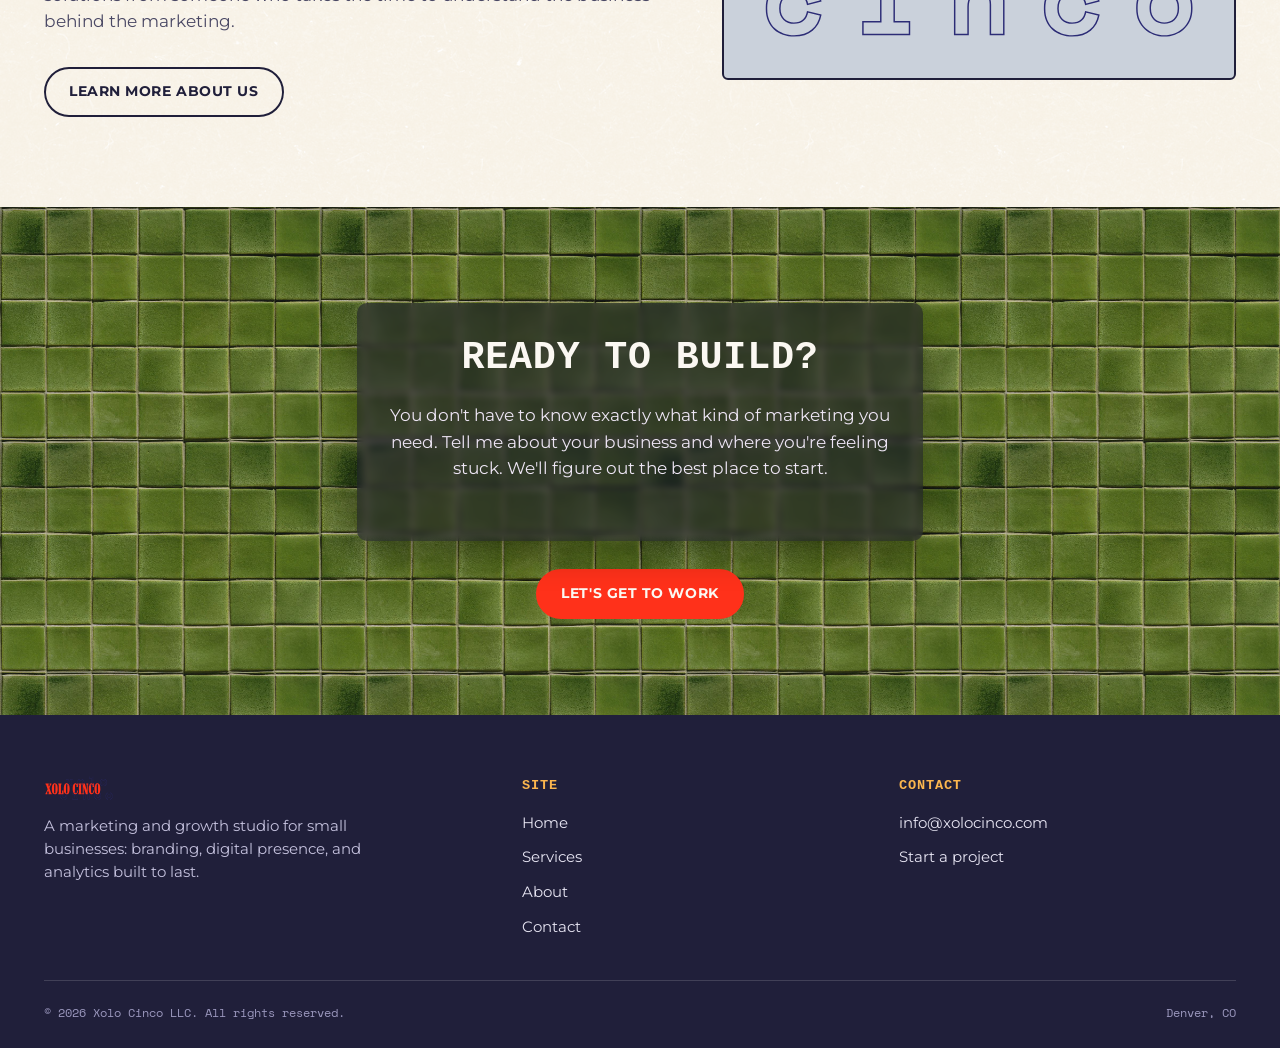
==== commit ff6bc14d: "Fix cache-buster version that didn't get bumped in the previous commit" ====
--- a/index.html
+++ b/index.html
@@ -10,7 +10,7 @@
 <link rel="preconnect" href="https://fonts.gstatic.com" crossorigin>
 <link href="https://fonts.googleapis.com/css2?family=Alfa+Slab+One&family=Space+Mono:wght@400;700&family=Montserrat:wght@400;500;600;700;800&display=swap" rel="stylesheet">
 
-<link rel="stylesheet" href="css/style.css?v=4">
+<link rel="stylesheet" href="css/style.css?v=6">
 
 <!-- ================================================================
      Google Tag Manager — container snippet goes here (head), once issued.
--- a/css/style.css
+++ b/css/style.css
@@ -25,7 +25,7 @@
   --font-heading: "Courier New", Courier, monospace;
   --font-body: "Montserrat", -apple-system, BlinkMacSystemFont, "Segoe UI", sans-serif;
 
-  --container-w: 1180px;
+  --container-w: 1240px;
 }
 
 /* ---- Reset --------------------------------------------------------------- */
@@ -166,7 +166,7 @@
 #primary-nav ul {
   display: flex;
   align-items: center;
-  gap: 30px;
+  gap: 40px;
 }
 #primary-nav a {
   font-family: var(--font-heading);
@@ -337,7 +337,7 @@
 /* ==========================================================================
    Services preview (index.html) — same tile/card pattern as services.html
    ========================================================================== */
-#services-preview { padding: 84px 0; }
+#services-preview { padding: clamp(84px, 7vw, 120px) 0; }
 
 #services-preview .section-heading,
 #services-preview .eyebrow { color: var(--color-cream); }
@@ -370,8 +370,8 @@
 .work-grid {
   display: grid;
   grid-template-columns: repeat(3, 1fr);
-  gap: 22px;
-  margin-top: 40px;
+  gap: 30px;
+  margin-top: 44px;
 }
 
 .work-card {
@@ -399,21 +399,21 @@
   font-size: 0.8rem;
 }
 
-.work-card .work-body { padding: 18px 20px 22px; }
+.work-card .work-body { padding: 24px 26px 28px; }
 .work-card h3 {
   font-family: var(--font-heading);
   text-transform: uppercase;
   font-size: 1.1rem;
-  margin-top: 8px;
+  margin-top: 10px;
 }
 .work-card p {
-  margin-top: 8px;
+  margin-top: 10px;
   font-size: 0.92rem;
   color: #4a4864;
 }
 .work-card .work-capabilities {
-  margin-top: 10px;
-  padding-top: 10px;
+  margin-top: 14px;
+  padding-top: 14px;
   border-top: 1px solid rgba(32, 31, 58, 0.14);
   font-size: 0.82rem;
   color: #6b6890;
@@ -430,7 +430,7 @@
    About preview
    ========================================================================== */
 #about-preview {
-  padding: 84px 0;
+  padding: clamp(84px, 7vw, 120px) 0;
 }
 #about-story {
   padding: clamp(56px, 9vw, 96px) 0 84px;
@@ -473,7 +473,7 @@
 /* ==========================================================================
    How it works
    ========================================================================== */
-#how-it-works { padding: 84px 0; }
+#how-it-works { padding: clamp(84px, 7vw, 120px) 0; }
 
 .steps-grid {
   display: grid;
@@ -515,7 +515,7 @@
 #contact-intro .eyebrow { color: var(--color-cream); }
 #contact-intro .section-lede { color: #eee6f5; }
 
-#contact-details { padding: 84px 0; text-align: center; }
+#contact-details { padding: clamp(84px, 7vw, 120px) 0; text-align: center; }
 
 .contact-details-simple .btn { margin-top: 28px; }
 
@@ -523,7 +523,7 @@
    Final CTA banner
    ========================================================================== */
 #cta-banner {
-  padding: 90px 0;
+  padding: clamp(90px, 7.5vw, 130px) 0;
   text-align: center;
 }
 #cta-banner .section-heading { color: var(--color-cream); }
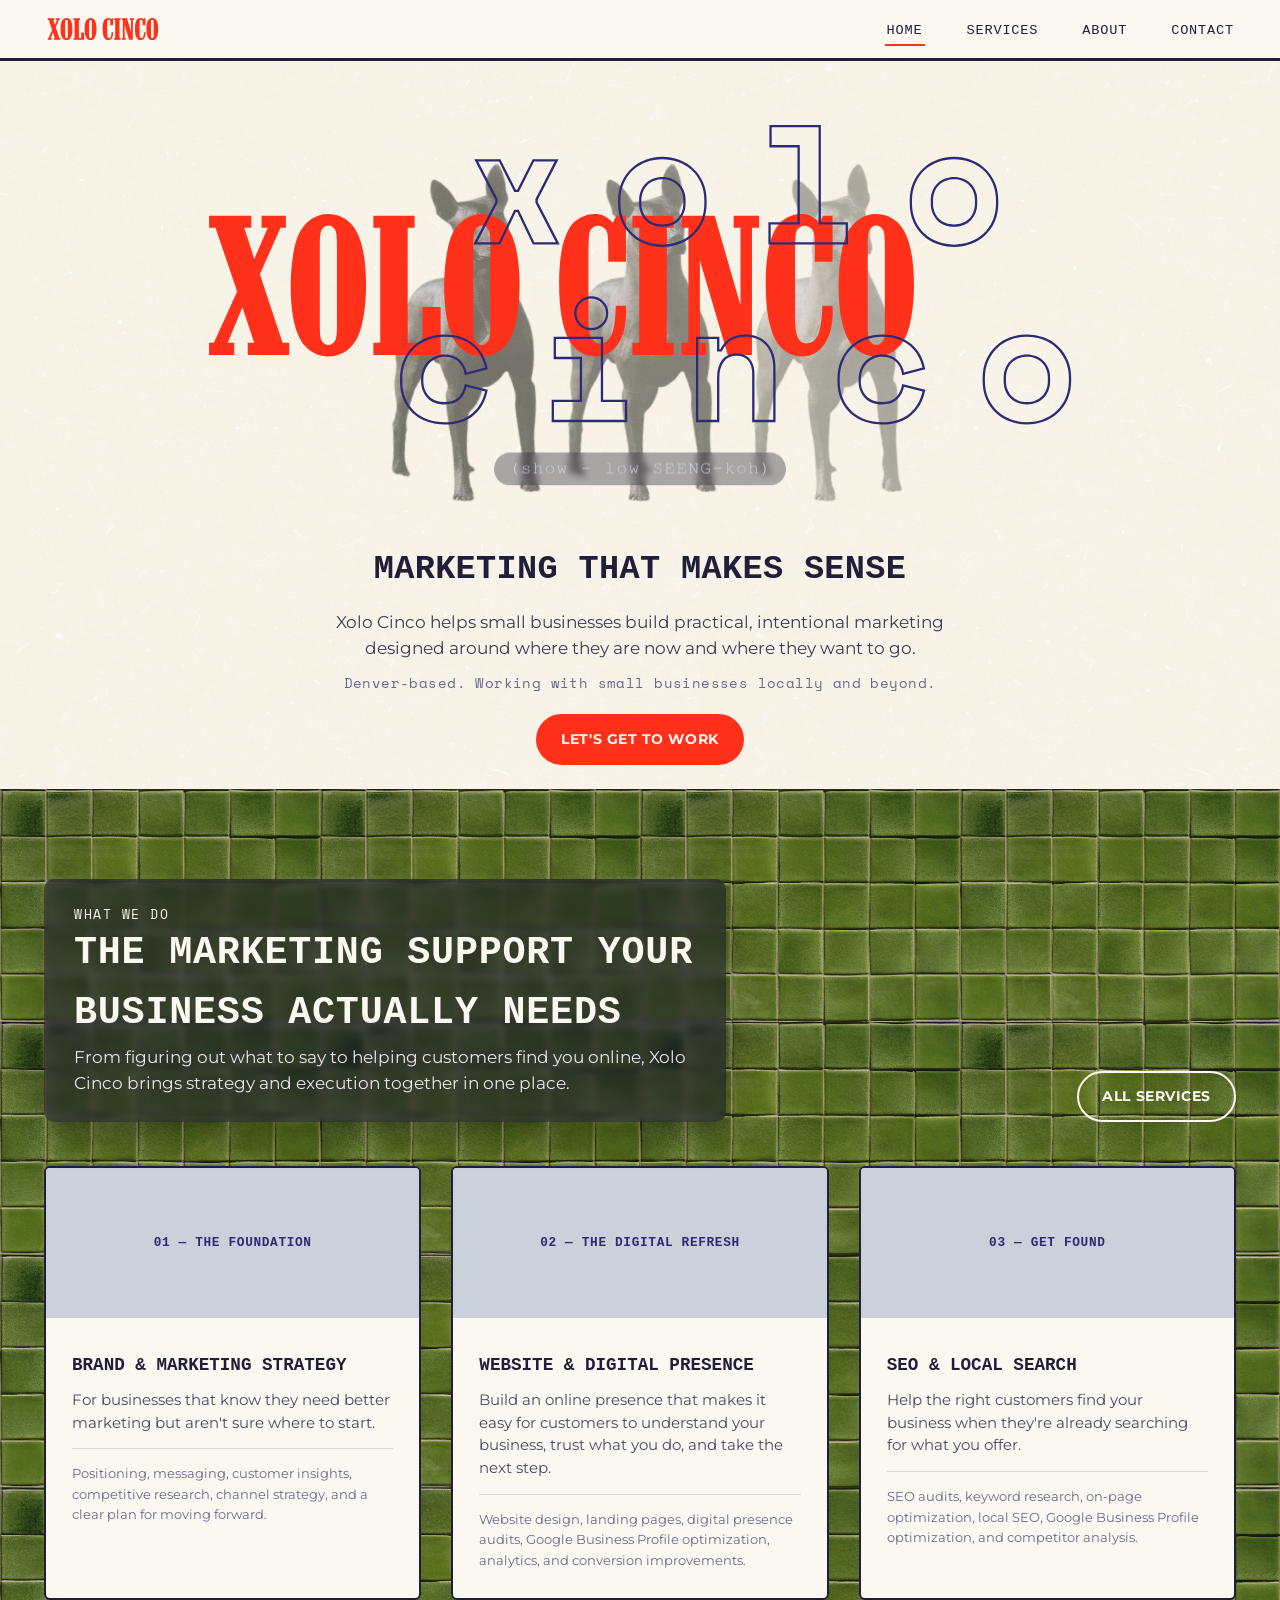
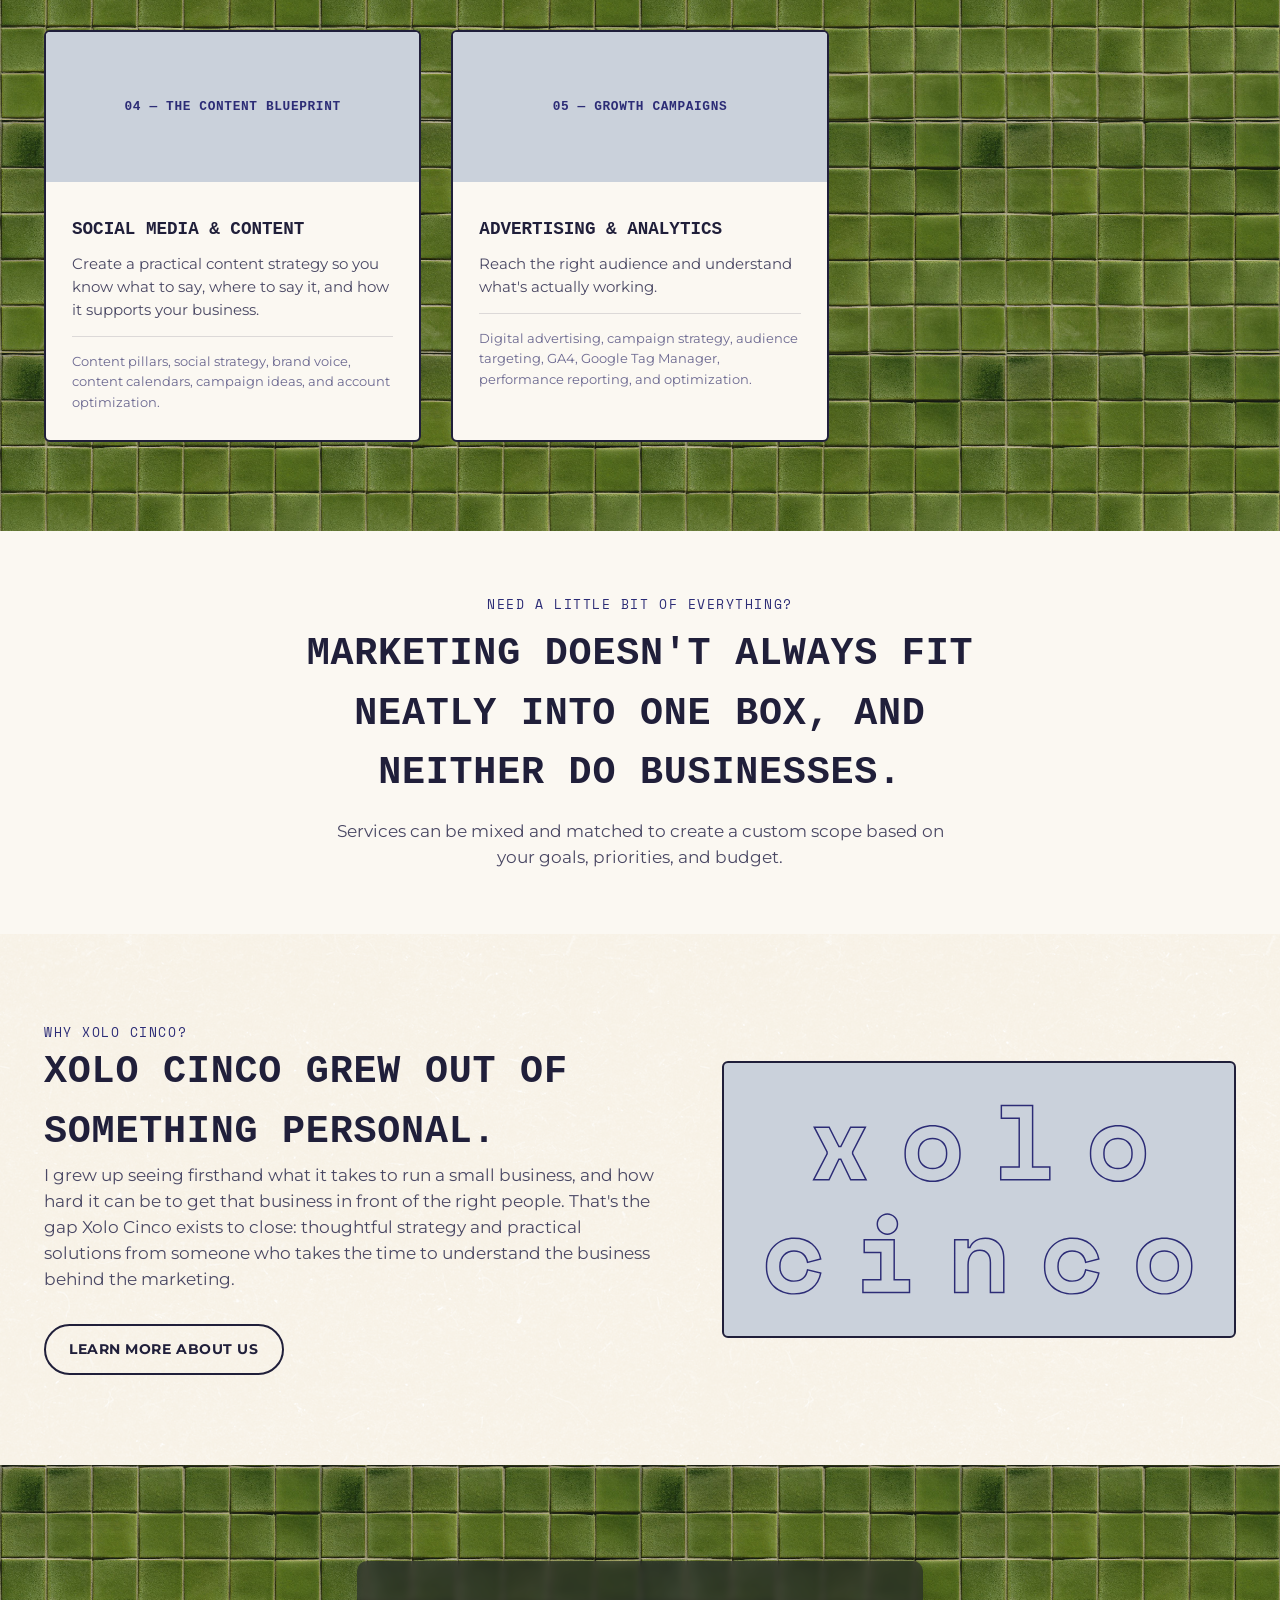
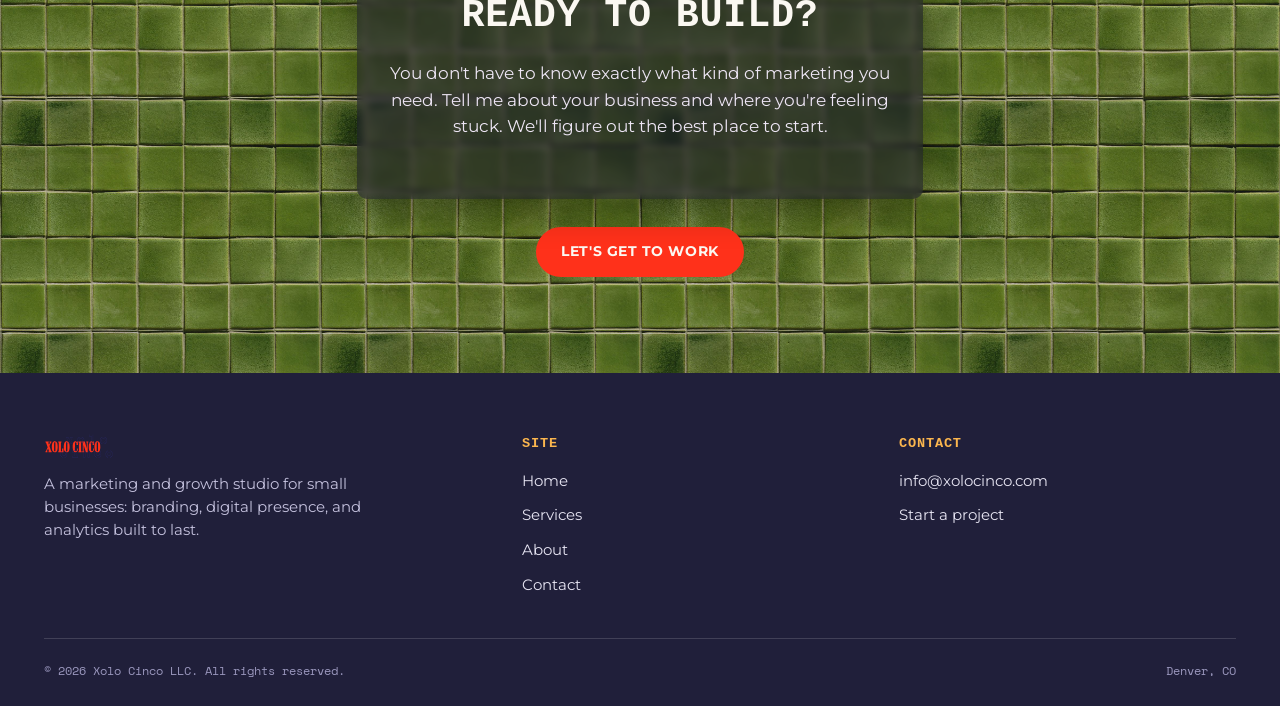
==== commit 95bfef1c: "Shrink hero so Services section peeks in at the bottom of the first screen" ====
--- a/index.html
+++ b/index.html
@@ -10,7 +10,7 @@
 <link rel="preconnect" href="https://fonts.gstatic.com" crossorigin>
 <link href="https://fonts.googleapis.com/css2?family=Alfa+Slab+One&family=Space+Mono:wght@400;700&family=Montserrat:wght@400;500;600;700;800&display=swap" rel="stylesheet">
 
-<link rel="stylesheet" href="css/style.css?v=6">
+<link rel="stylesheet" href="css/style.css?v=7">
 
 <!-- ================================================================
      Google Tag Manager — container snippet goes here (head), once issued.
--- a/css/style.css
+++ b/css/style.css
@@ -226,7 +226,7 @@
 #hero {
   position: relative;
   overflow: hidden;
-  padding-top: clamp(56px, 9vw, 96px);
+  padding-top: clamp(40px, 6vw, 72px);
   padding-bottom: 0;
 }
 
@@ -234,11 +234,11 @@
   position: relative;
   z-index: 2;
   text-align: center;
-  padding-bottom: 40px;
+  padding-bottom: 24px;
 }
 
 .hero-tagline {
-  margin: 28px auto 0;
+  margin: 20px auto 0;
   max-width: 720px;
   font-family: var(--font-heading);
   font-weight: 700;
@@ -250,13 +250,13 @@
 
 .hero-copy {
   max-width: 620px;
-  margin: 20px auto 0;
+  margin: 14px auto 0;
   font-size: 1.05rem;
   color: #3d3b58;
 }
 
 .hero-location {
-  margin: 18px auto 30px;
+  margin: 12px auto 20px;
   font-family: var(--font-subtitle);
   font-size: 0.85rem;
   letter-spacing: 0.03em;
@@ -273,7 +273,7 @@
 /* Dogs + logo/pronunciation guide stacked on top of one another */
 .hero-stack {
   position: relative;
-  margin: 18px auto 0;
+  margin: 12px auto 0;
   display: flex;
   justify-content: center;
 }
@@ -283,8 +283,10 @@
   justify-content: center;
 }
 .hero-figures img {
-  width: min(1040px, 92vw);
+  width: auto;
   height: auto;
+  max-width: min(760px, 78vw);
+  max-height: 42vh;
   display: block;
   opacity: 0.58;
 }
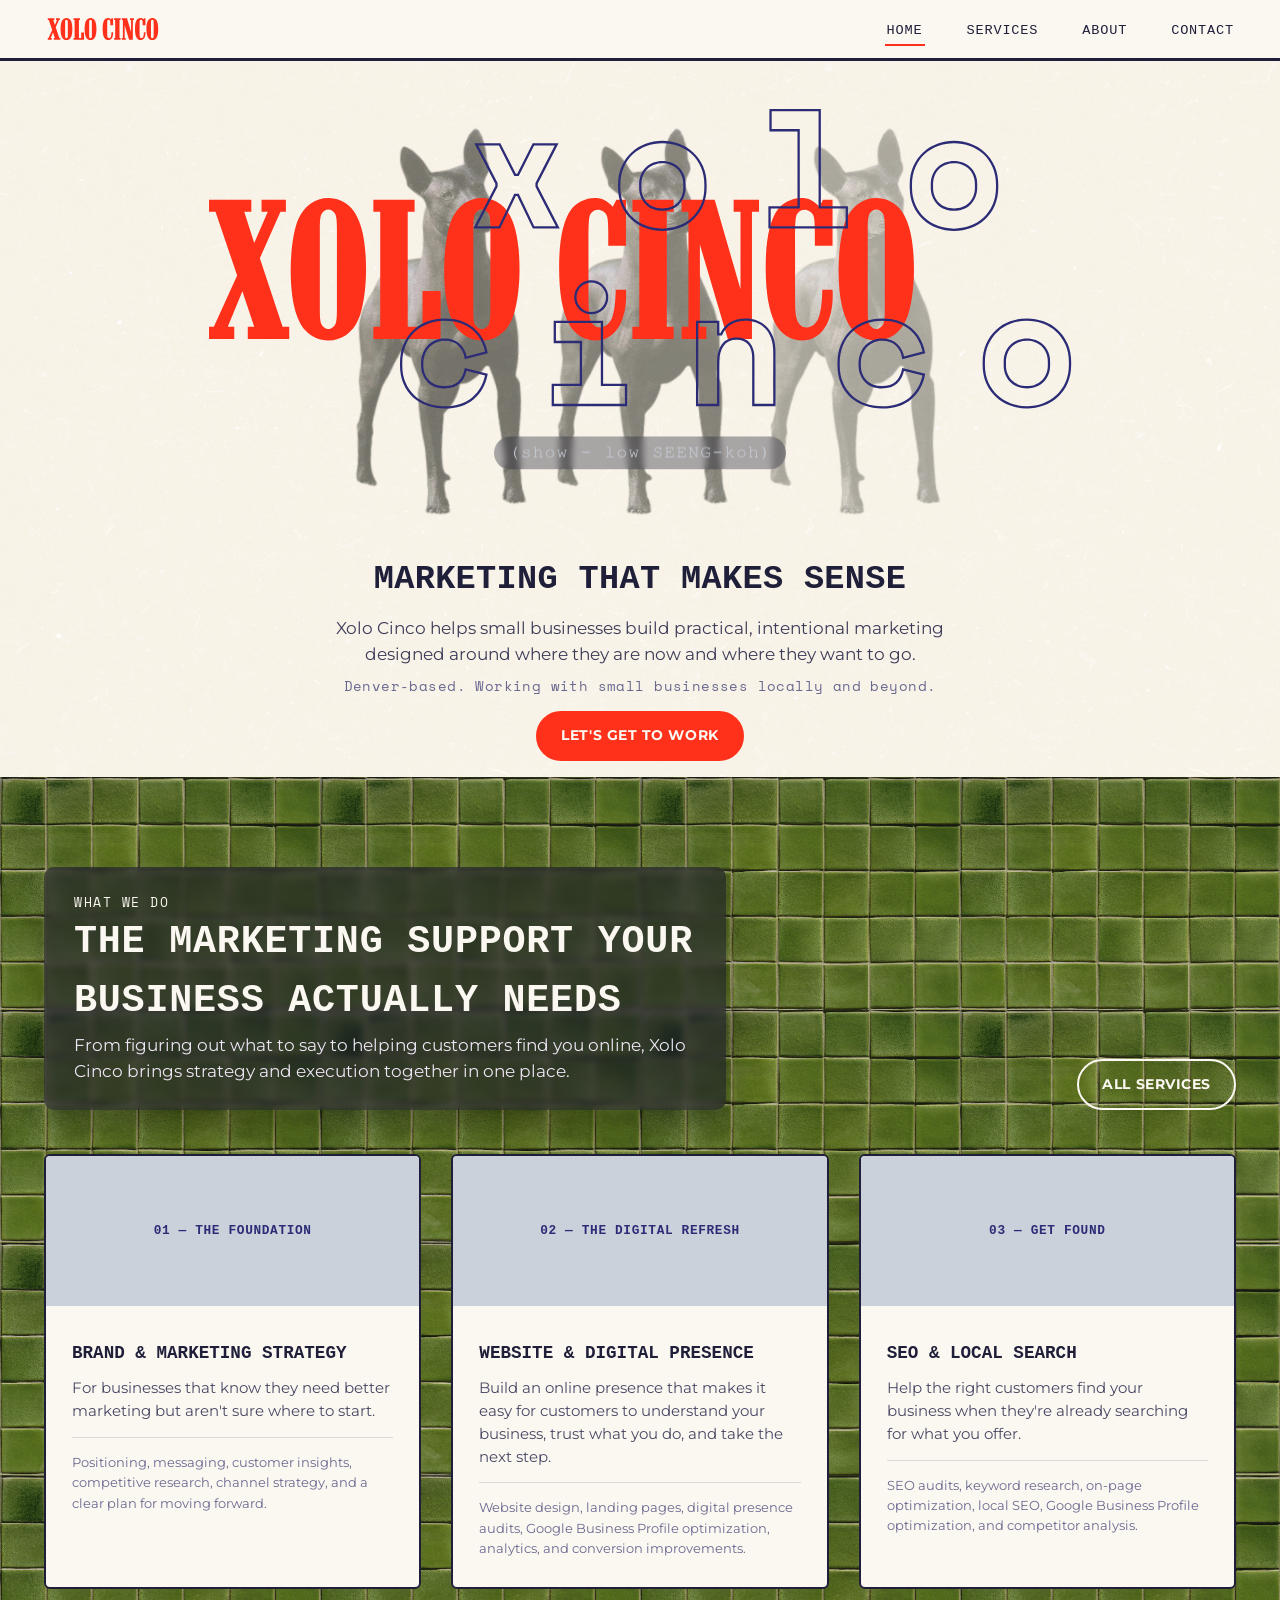
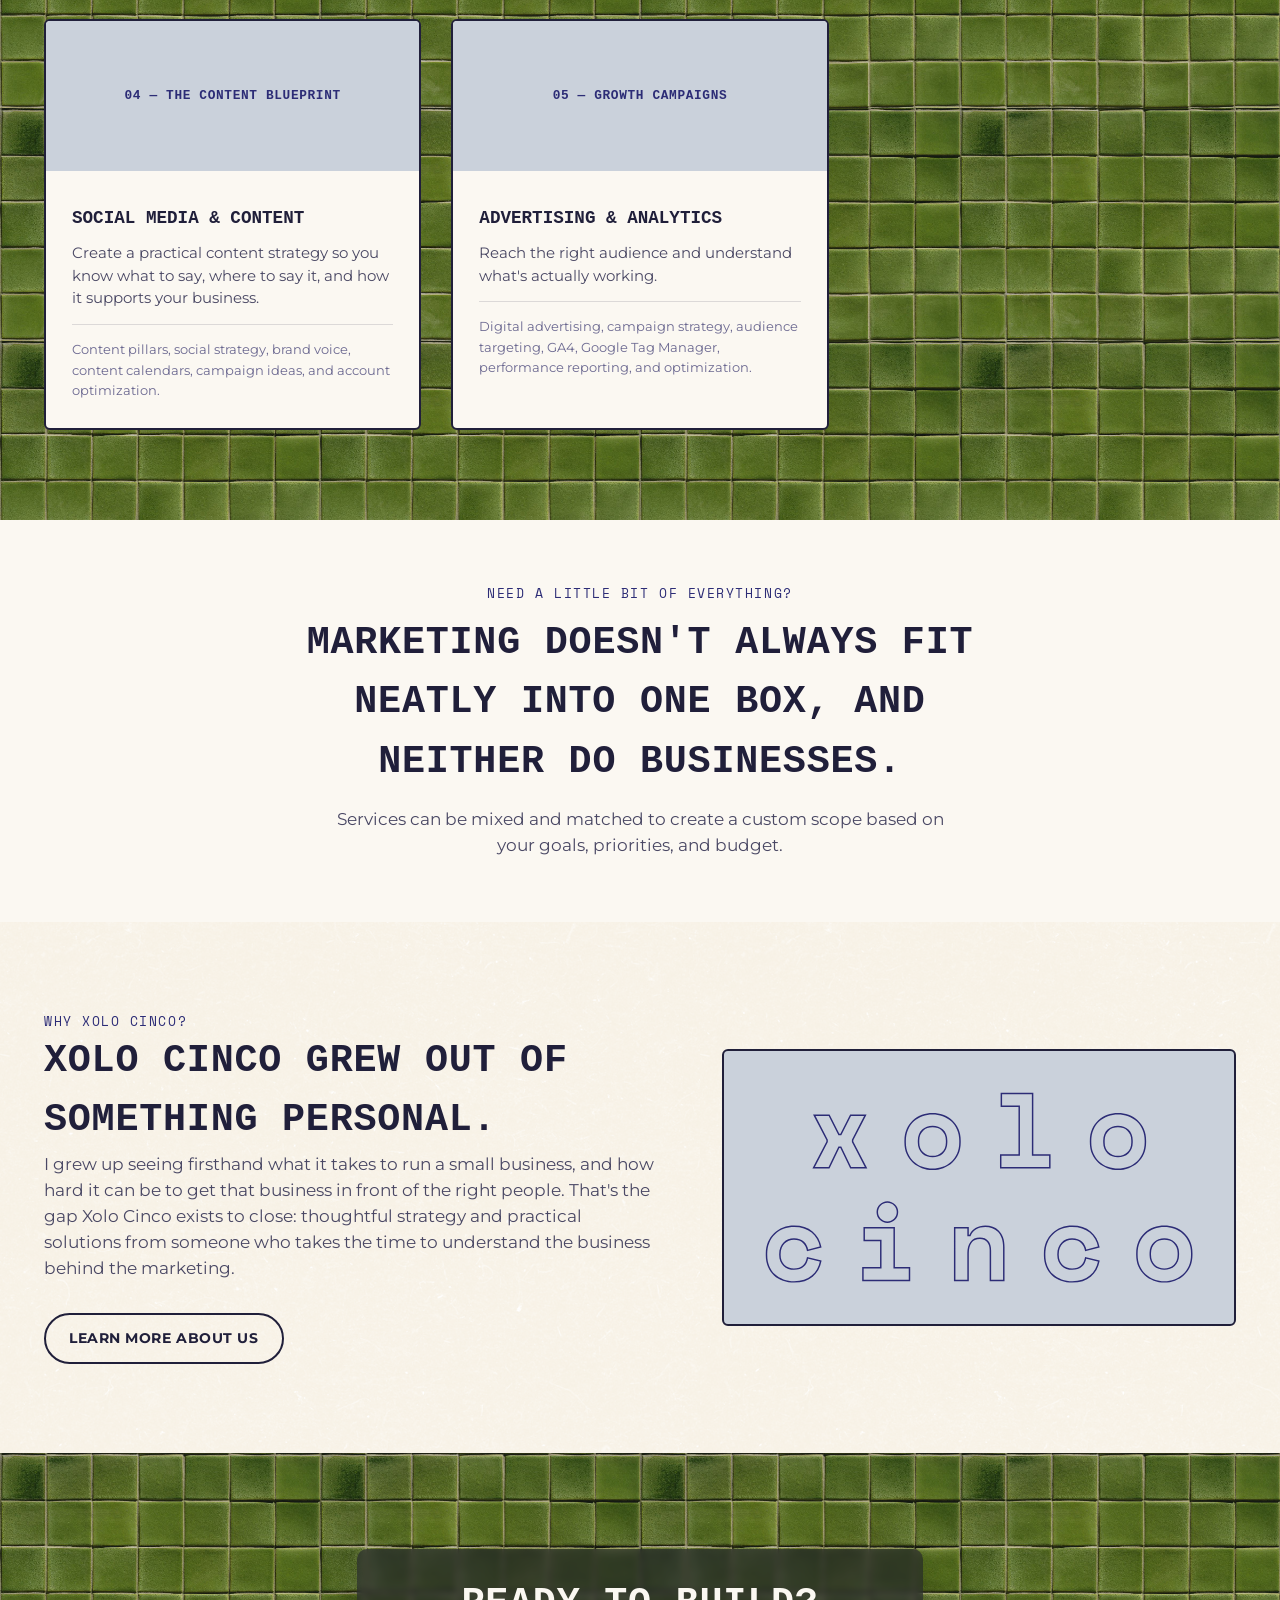
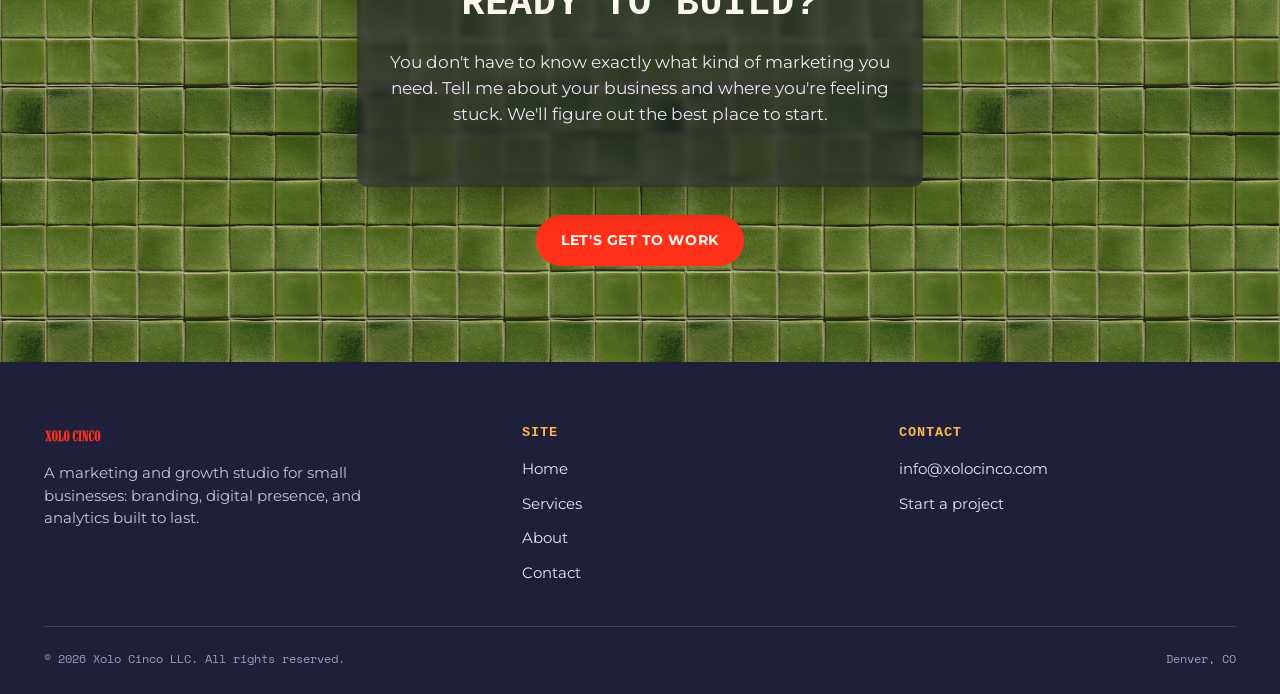
==== commit ead6c186: "Keep dog graphic large; shorten hero by tightening surrounding whitespace instead" ====
--- a/index.html
+++ b/index.html
@@ -10,7 +10,7 @@
 <link rel="preconnect" href="https://fonts.gstatic.com" crossorigin>
 <link href="https://fonts.googleapis.com/css2?family=Alfa+Slab+One&family=Space+Mono:wght@400;700&family=Montserrat:wght@400;500;600;700;800&display=swap" rel="stylesheet">
 
-<link rel="stylesheet" href="css/style.css?v=7">
+<link rel="stylesheet" href="css/style.css?v=8">
 
 <!-- ================================================================
      Google Tag Manager — container snippet goes here (head), once issued.
--- a/css/style.css
+++ b/css/style.css
@@ -226,7 +226,7 @@
 #hero {
   position: relative;
   overflow: hidden;
-  padding-top: clamp(40px, 6vw, 72px);
+  padding-top: clamp(24px, 3vw, 40px);
   padding-bottom: 0;
 }
 
@@ -234,11 +234,11 @@
   position: relative;
   z-index: 2;
   text-align: center;
-  padding-bottom: 24px;
+  padding-bottom: 16px;
 }
 
 .hero-tagline {
-  margin: 20px auto 0;
+  margin: 14px auto 0;
   max-width: 720px;
   font-family: var(--font-heading);
   font-weight: 700;
@@ -250,13 +250,13 @@
 
 .hero-copy {
   max-width: 620px;
-  margin: 14px auto 0;
+  margin: 10px auto 0;
   font-size: 1.05rem;
   color: #3d3b58;
 }
 
 .hero-location {
-  margin: 12px auto 20px;
+  margin: 8px auto 14px;
   font-family: var(--font-subtitle);
   font-size: 0.85rem;
   letter-spacing: 0.03em;
@@ -273,7 +273,7 @@
 /* Dogs + logo/pronunciation guide stacked on top of one another */
 .hero-stack {
   position: relative;
-  margin: 12px auto 0;
+  margin: 8px auto 0;
   display: flex;
   justify-content: center;
 }
@@ -285,8 +285,8 @@
 .hero-figures img {
   width: auto;
   height: auto;
-  max-width: min(760px, 78vw);
-  max-height: 42vh;
+  max-width: min(920px, 86vw);
+  max-height: 48vh;
   display: block;
   opacity: 0.58;
 }
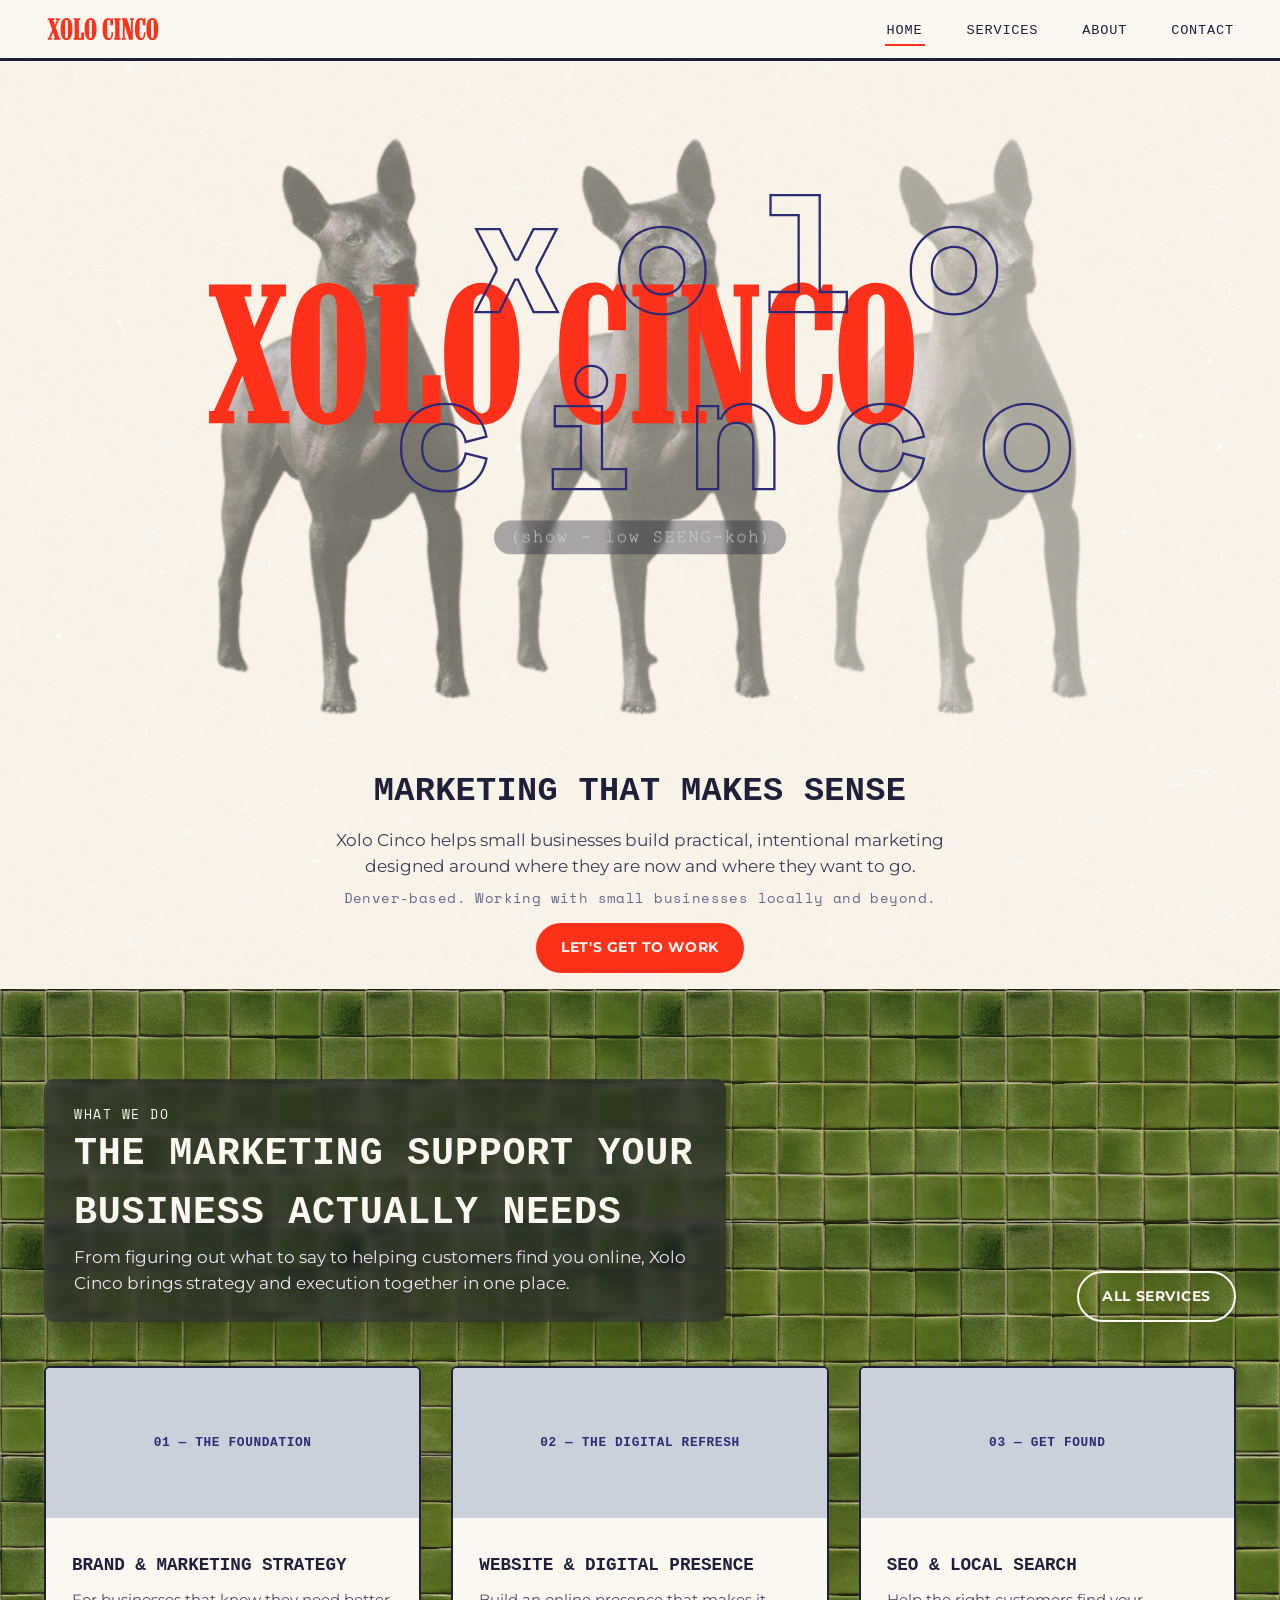
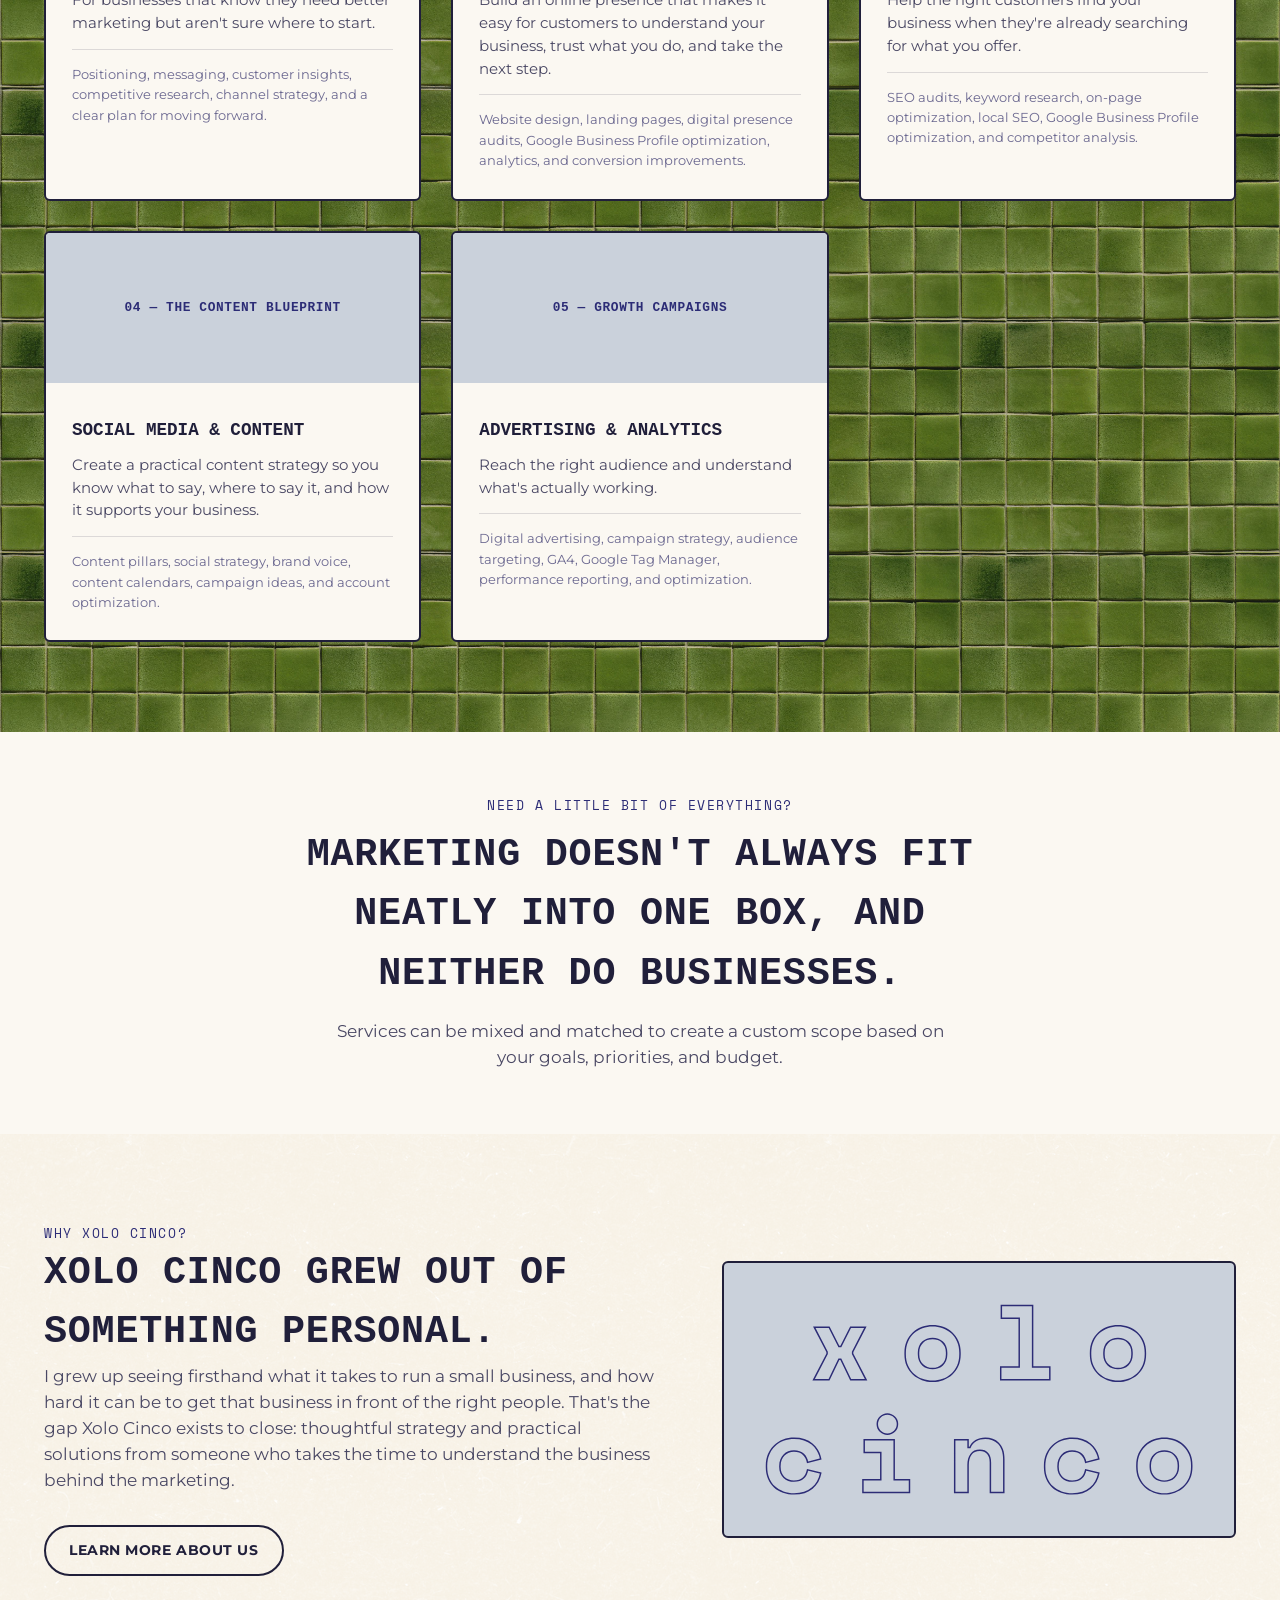
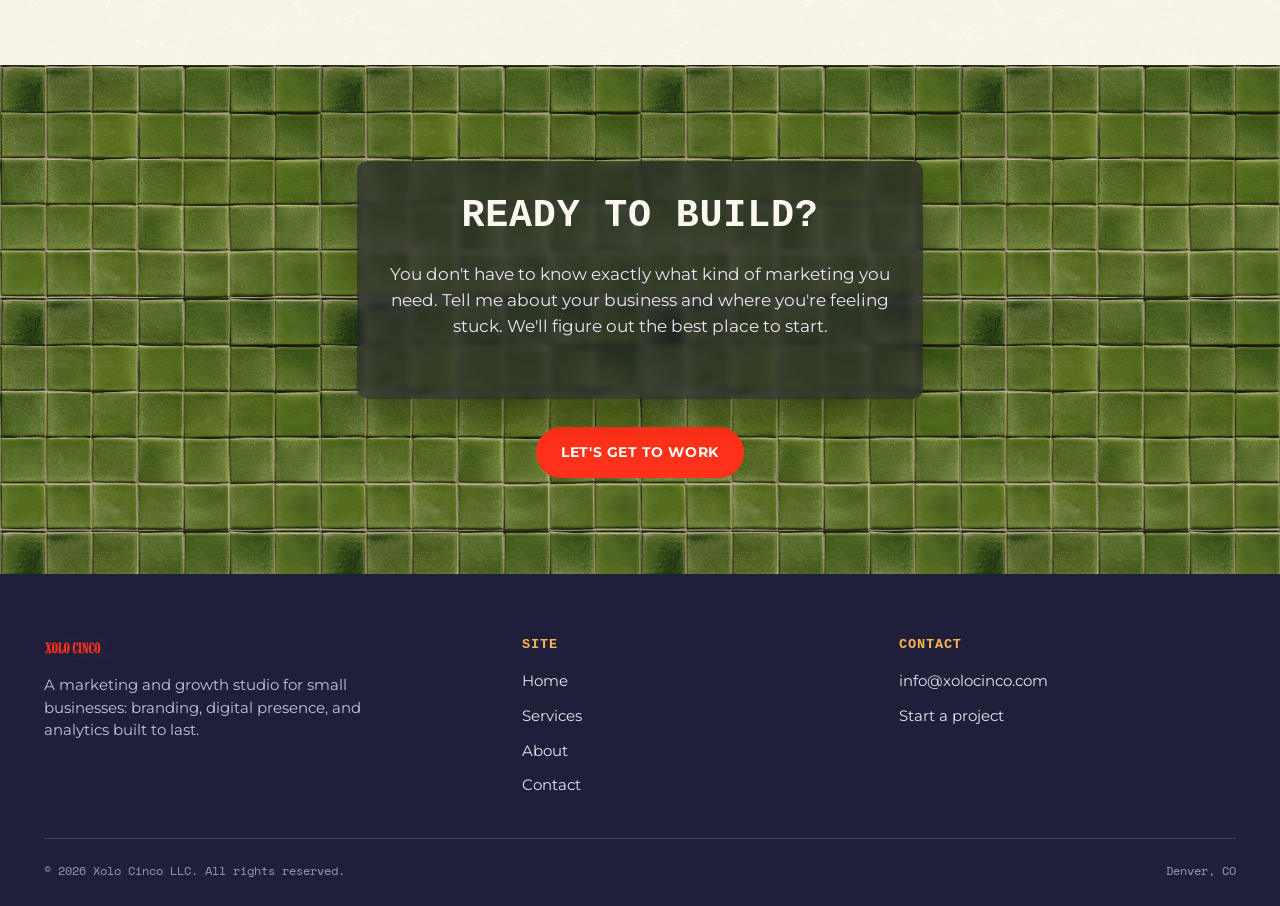
==== commit ba5b6671: "Revert dog graphic to its original size (width min(1040px,92vw), no height cap)" ====
--- a/index.html
+++ b/index.html
@@ -10,7 +10,7 @@
 <link rel="preconnect" href="https://fonts.gstatic.com" crossorigin>
 <link href="https://fonts.googleapis.com/css2?family=Alfa+Slab+One&family=Space+Mono:wght@400;700&family=Montserrat:wght@400;500;600;700;800&display=swap" rel="stylesheet">
 
-<link rel="stylesheet" href="css/style.css?v=8">
+<link rel="stylesheet" href="css/style.css?v=9">
 
 <!-- ================================================================
      Google Tag Manager — container snippet goes here (head), once issued.
--- a/css/style.css
+++ b/css/style.css
@@ -283,10 +283,8 @@
   justify-content: center;
 }
 .hero-figures img {
-  width: auto;
+  width: min(1040px, 92vw);
   height: auto;
-  max-width: min(920px, 86vw);
-  max-height: 48vh;
   display: block;
   opacity: 0.58;
 }
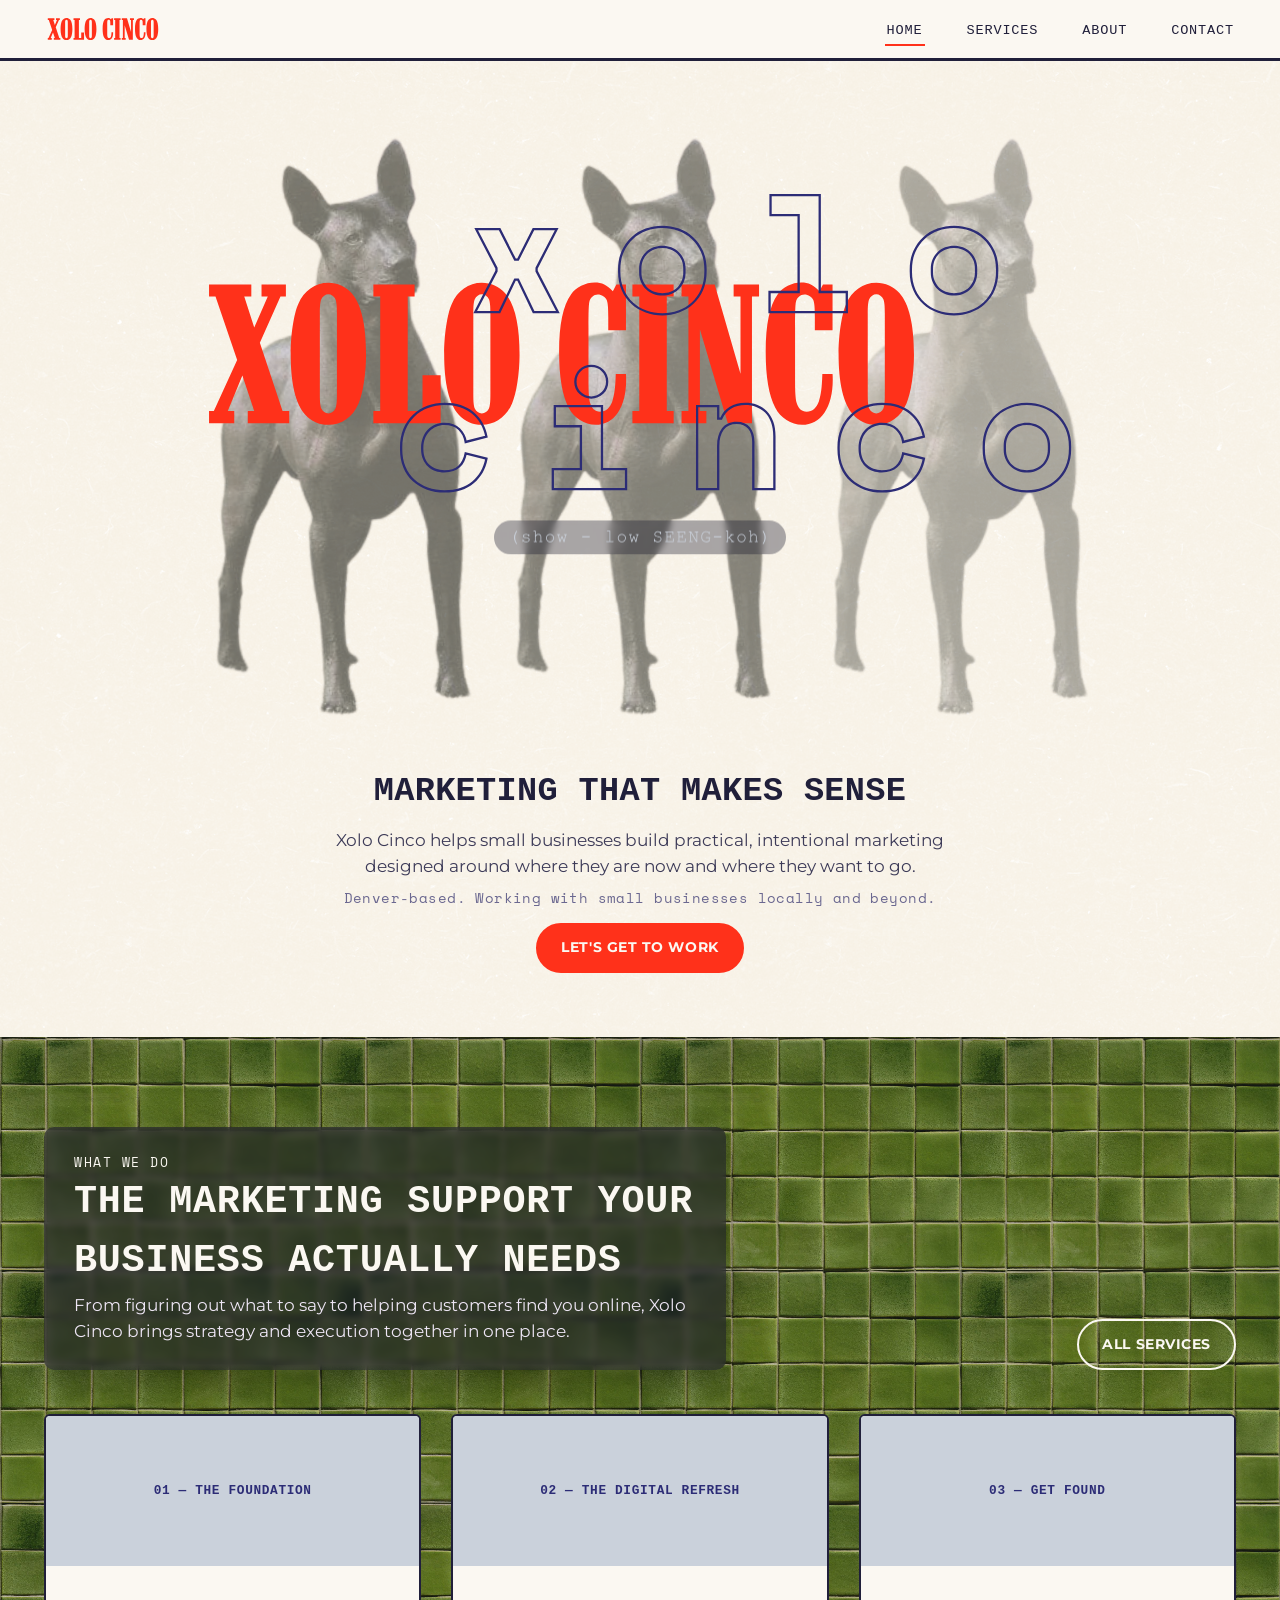
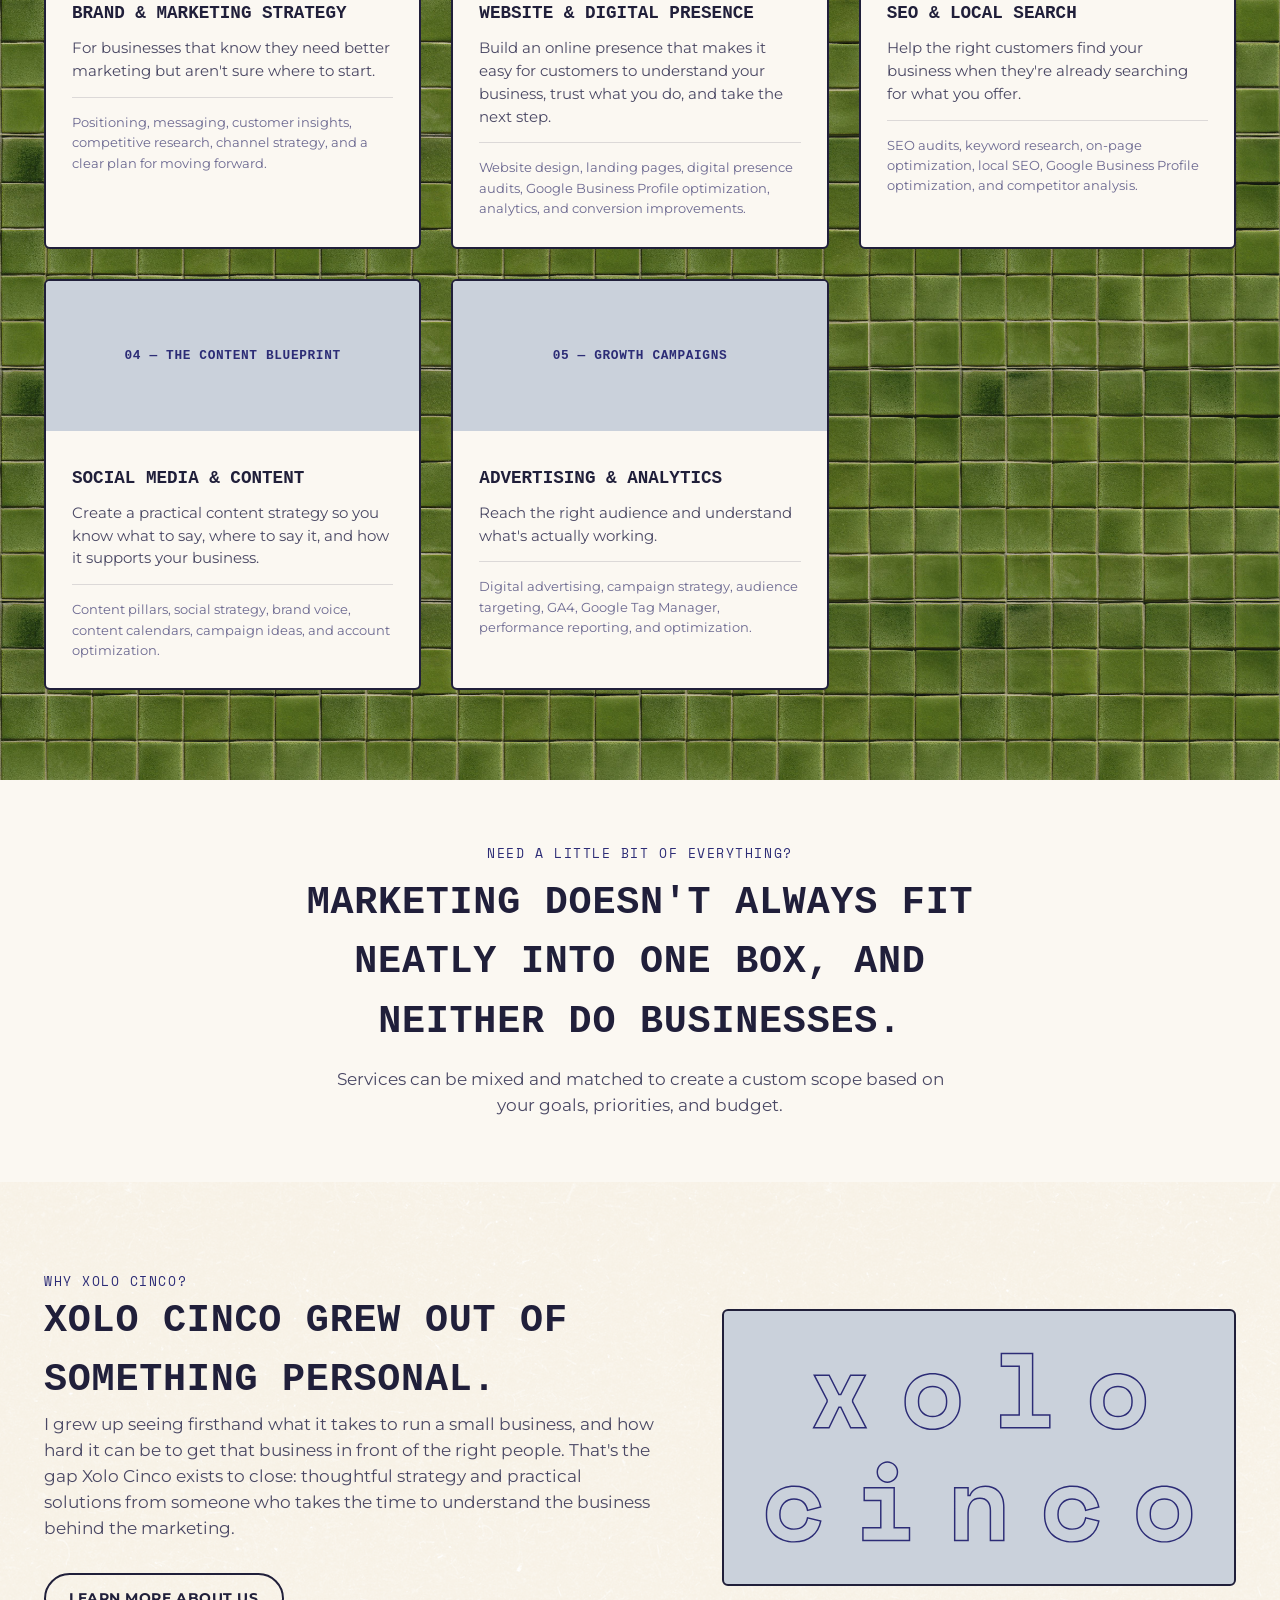
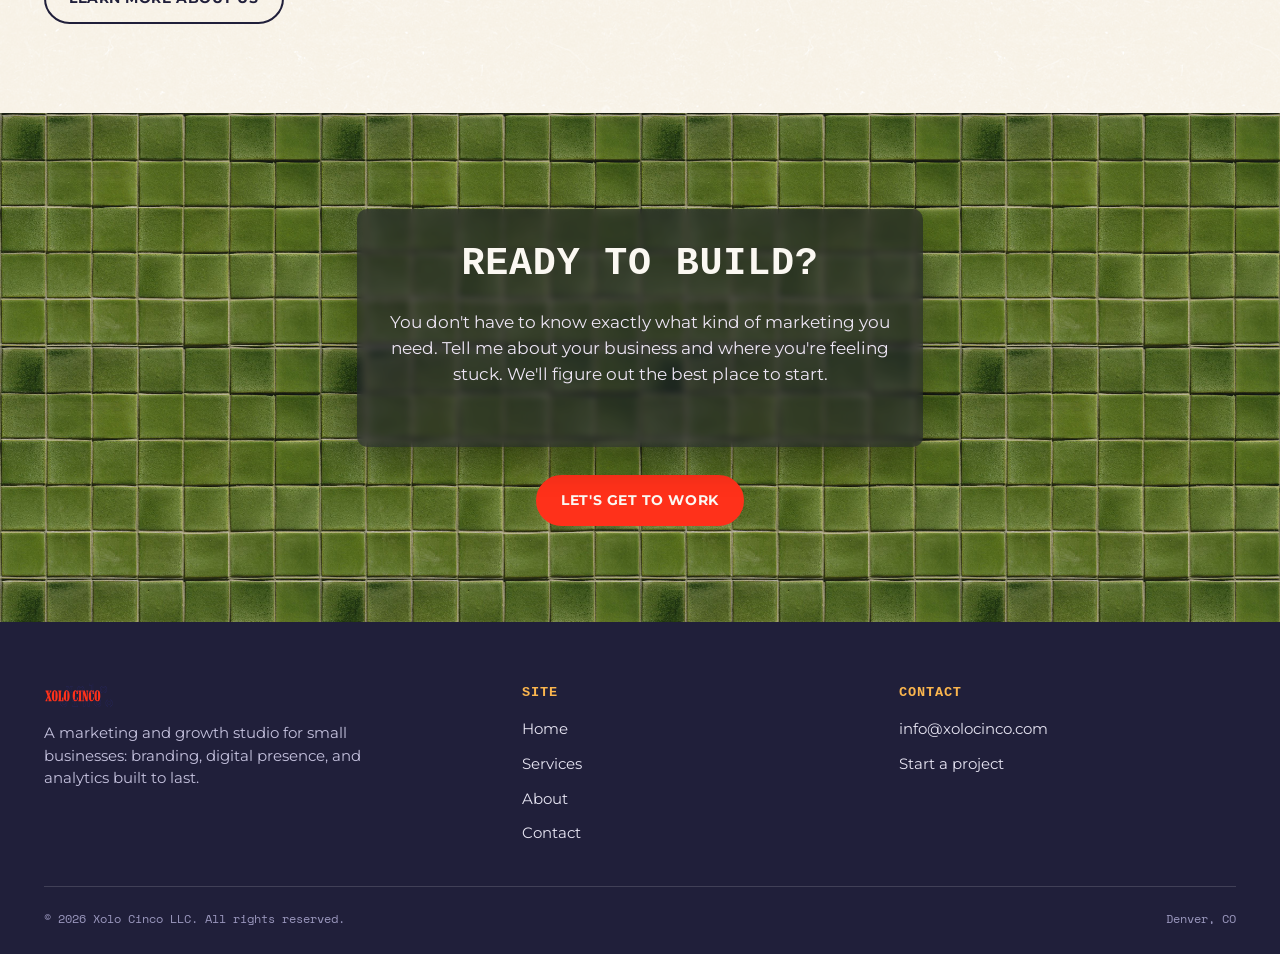
==== commit 8c1b30ae: "Add breathing room below hero CTA so it doesn't sit flush against the Services section border" ====
--- a/index.html
+++ b/index.html
@@ -10,7 +10,7 @@
 <link rel="preconnect" href="https://fonts.gstatic.com" crossorigin>
 <link href="https://fonts.googleapis.com/css2?family=Alfa+Slab+One&family=Space+Mono:wght@400;700&family=Montserrat:wght@400;500;600;700;800&display=swap" rel="stylesheet">
 
-<link rel="stylesheet" href="css/style.css?v=9">
+<link rel="stylesheet" href="css/style.css?v=10">
 
 <!-- ================================================================
      Google Tag Manager — container snippet goes here (head), once issued.
--- a/css/style.css
+++ b/css/style.css
@@ -234,7 +234,7 @@
   position: relative;
   z-index: 2;
   text-align: center;
-  padding-bottom: 16px;
+  padding-bottom: 64px;
 }
 
 .hero-tagline {
